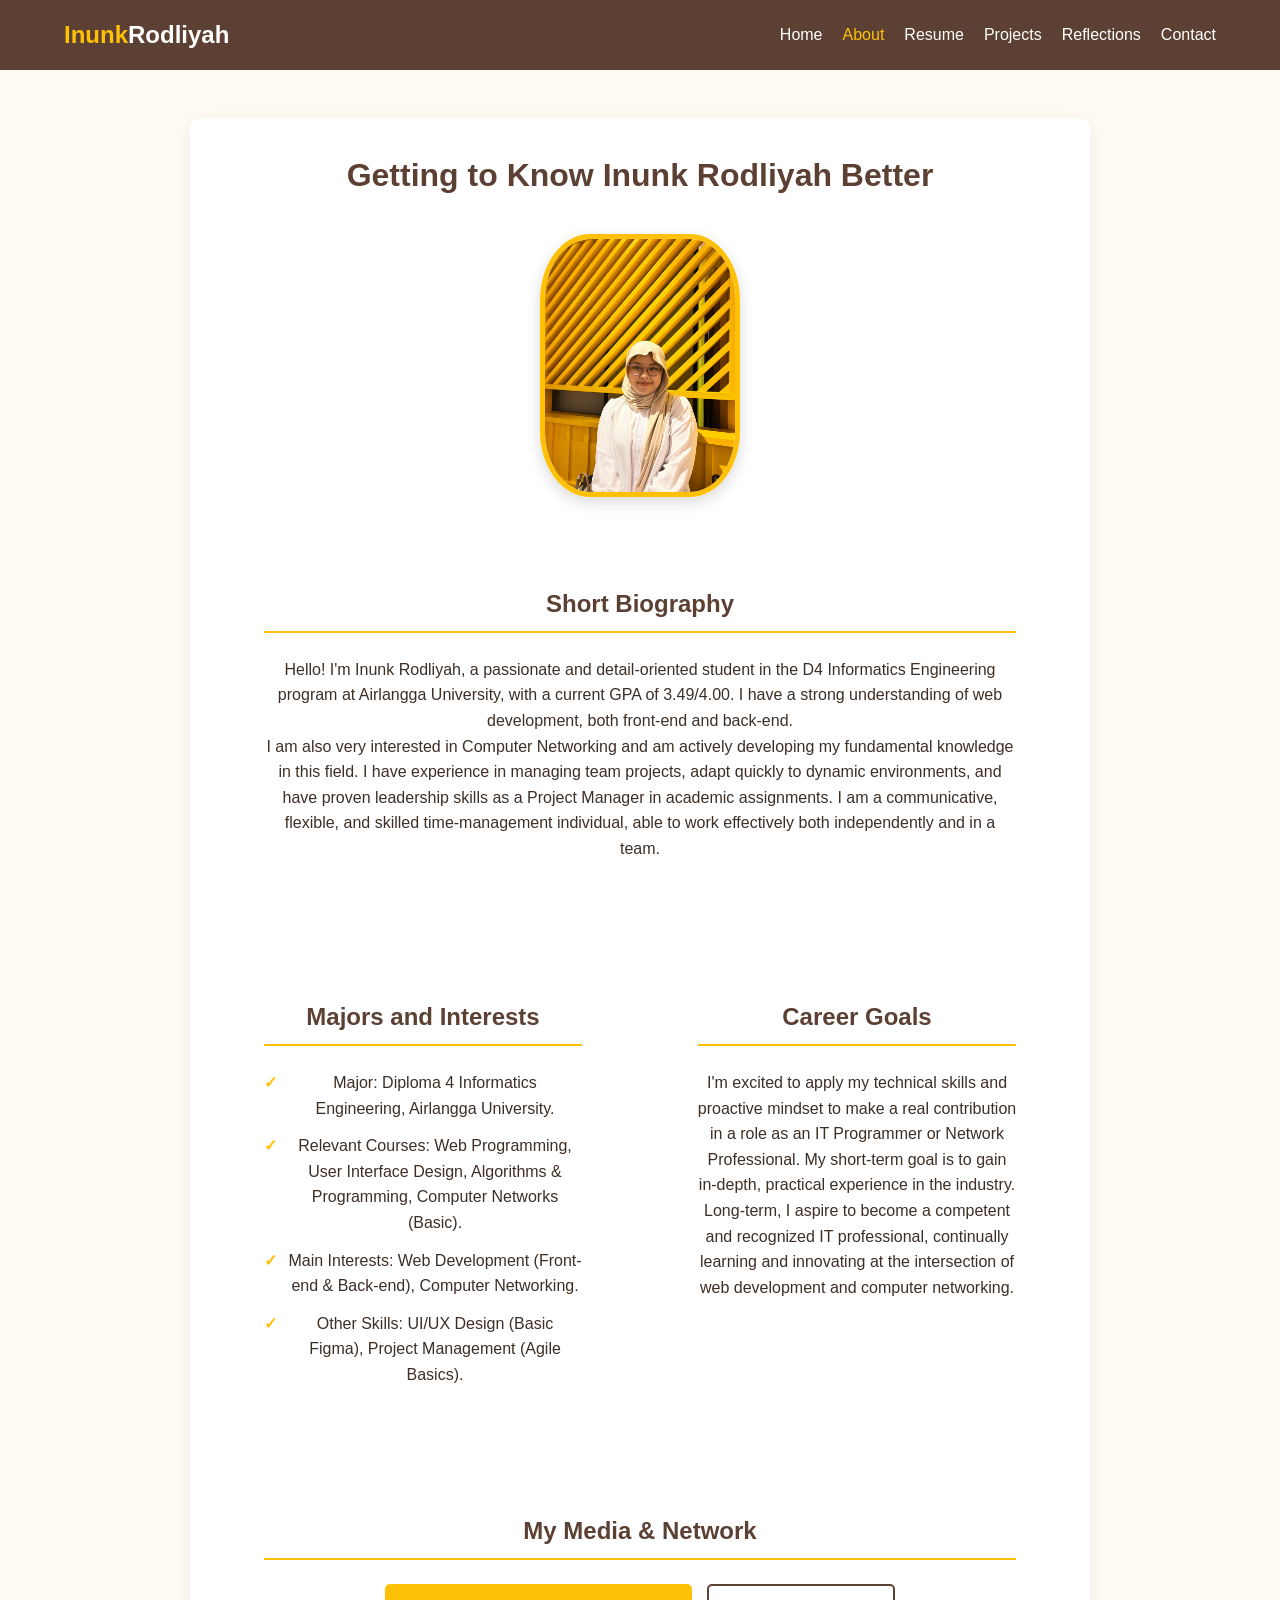
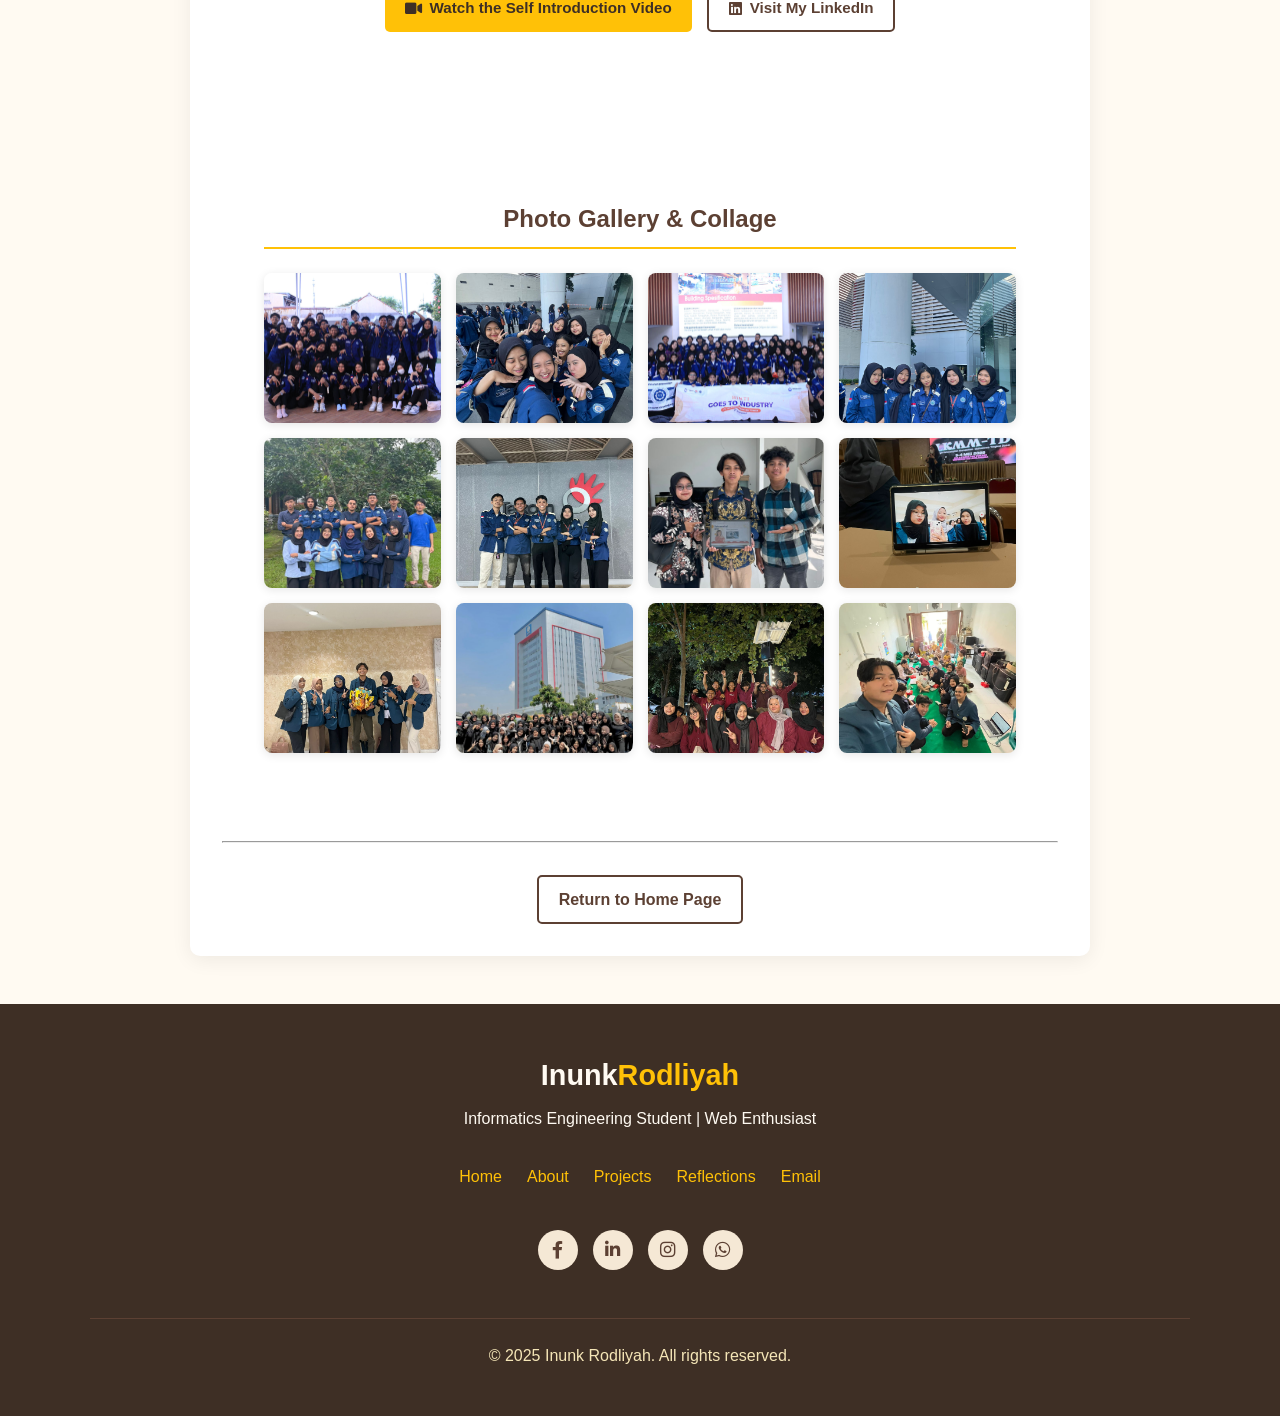
==== about.html @ 3d547b07 "First commit: Portofolio files" ====
<!DOCTYPE html>
<html lang="id">
<head>
    <meta charset="UTF-8">
    <meta name="viewport" content="width=device-width, initial-scale=1.0">
    <title>About Me - Inunk Rodliyah</title>
    <link rel="stylesheet" href="style.css">
    <link rel="stylesheet" href="https://cdnjs.cloudflare.com/ajax/libs/font-awesome/6.0.0-beta3/css/all.min.css">
</head>
<body>
    <header>
        <nav class="navbar">
            <div class="logo">Inunk<span>Rodliyah</span></div>
            <div class="menu-toggle" id="mobile-menu-about">
                <i class="fas fa-bars"></i>
            </div>
            <ul class="nav-links">
                <li><a href="index.html">Home</a></li>
                <li><a href="about.html" class="active">About</a></li>
                <li><a href="index.html#resume">Resume</a></li>
                <li><a href="index.html#projects">Projects</a></li>
                <li><a href="index.html#reflections">Reflections</a></li>
                <li><a href="index.html#contact">Contact</a></li>
            </ul>
        </nav>
    </header>

    <main class="about-page">
        <div class="content-wrapper">
            <h2>Getting to Know Inunk Rodliyah Better</h2>
            <div class="profile-image-container">
                <img src="assets/inunk.jpg" alt="Inunk Rodliyah Profile" class="about-profile-img">
            </div>
            <section id="biography" class="about-section">
                <h3>Short Biography</h3>
                <p class="bio-text">
                    Hello! I'm Inunk Rodliyah, a passionate and detail-oriented student in the D4 Informatics Engineering program at Airlangga University, with a current GPA of 3.49/4.00. I have a strong understanding of web development, both front-end and back-end.
                </p>
                <p class="bio-text">
                    I am also very interested in Computer Networking and am actively developing my fundamental knowledge in this field. I have experience in managing team projects, adapt quickly to dynamic environments, and have proven leadership skills as a Project Manager in academic assignments. I am a communicative, flexible, and skilled time-management individual, able to work effectively both independently and in a team.
                </p>
            </section>

            <div class="two-column-layout">
                <section id="majors-interests" class="about-section">
                    <h3>Majors and Interests</h3>
                    <ul>
                        <li>Major: Diploma 4 Informatics Engineering, Airlangga University.</li>
                        <li>Relevant Courses: Web Programming, User Interface Design, Algorithms & Programming, Computer Networks (Basic).</li>
                        <li>Main Interests: Web Development (Front-end & Back-end), Computer Networking.</li>
                        <li>Other Skills: UI/UX Design (Basic Figma), Project Management (Agile Basics).</li>
                    </ul>
                </section>

                <section id="goals" class="about-section">
                    <h3>Career Goals</h3>
                    <p class="goal-text">
                        I'm excited to apply my technical skills and proactive mindset to make a real contribution in a role as an IT Programmer or Network Professional. My short-term goal is to gain in-depth, practical experience in the industry. Long-term, I aspire to become a competent and recognized IT professional, continually learning and innovating at the intersection of web development and computer networking.
                    </p>
                </section>
            </div>
            
            <section id="media-links" class="about-section media-links-section">
                <h3>My Media & Network</h3>
                <div class="media-container">
                    <a href="https://vt.tiktok.com/ZSU6VQ7rX/" target="_blank" class="btn primary media-link-btn">
                        <i class="fas fa-video"></i> Watch the Self Introduction Video
                    </a>
                    <a href="http://www.linkedin.com/in/inunk-rodliyah" target="_blank" class="btn secondary media-link-btn">
                        <i class="fab fa-linkedin"></i> Visit My LinkedIn
                    </a>
                </div>
            </section>

            <section id="photos-collages" class="about-section">
                <h3>Photo Gallery & Collage</h3>
                
                <div class="photo-gallery">
                    <img src="assets/6.jpg" alt="Foto Kegiatan 1" class="gallery-img">
                    <img src="assets/8.jpg" alt="Foto Kolase" class="gallery-img">
                    <img src="assets/7.jpg" alt="Foto Profesional" class="gallery-img">
                    <img src="assets/9.jpg" alt="Foto Kegiatan 1" class="gallery-img">
                    <img src="assets/2.jpg" alt="Foto Kolase" class="gallery-img">
                    <img src="assets/12.jpg" alt="Foto Profesional" class="gallery-img">
                    <img src="assets/10.jpg" alt="Foto Kegiatan 1" class="gallery-img">
                    <img src="assets/3.jpg" alt="Foto Kolase" class="gallery-img">
                    <img src="assets/1.jpg" alt="Foto Profesional" class="gallery-img">
                    <img src="assets/5.jpg" alt="Foto Kolase" class="gallery-img">
                    <img src="assets/4.jpg" alt="Foto Profesional" class="gallery-img">
                    <img src="assets/11.jpg" alt="Foto Profesional" class="gallery-img">
                </div>
            </section>
            
            <hr>
            <div class="back-button-container">
                <a href="index.html" class="btn secondary">Return to Home Page</a>
            </div>
        </div>
    </main>

<footer id="footer"> <div class="footer-container">
      <div class="footer-logo">Inunk<span>Rodliyah</span></div>
      <p class="footer-tagline">Informatics Engineering Student | Web Enthusiast</p>
      
      <div class="footer-links">
        <a href="#home">Home</a>
        <a href="#about">About</a>
        <a href="#projects">Projects</a>
        <a href="#reflections">Reflections</a>
        <a href="mailto:iinunk.rodliyah.410767-2023@vokasi.unair.ac.id">Email</a>
      </div>

      <div class="social-icons">
        <a href="https://www.facebook.com/share/17Rb6YSzJQ/?mibextid=LQQJ4d" target="_blank" class="social-icon" aria-label="Facebook"><i class="fab fa-facebook-f"></i></a>
        <a href="http://www.linkedin.com/in/inunk-rodliyah" target="_blank" class="social-icon" aria-label="LinkedIn"><i class="fab fa-linkedin-in"></i></a>
        <a href="https://www.instagram.com/i.rodliyah_?igsh=MmtyemNuejZ1Ynpk&utm_source=qr" target="_blank" class="social-icon" aria-label="Instagram"><i class="fab fa-instagram"></i></a>
        <a href="https://wa.me/6287852020826" target="_blank" class="social-icon" aria-label="WhatsApp"><i class="fab fa-whatsapp"></i></a>
      </div>

      <div class="footer-bottom">
        <p>&copy; 2025 Inunk Rodliyah. All rights reserved.</p>
      </div>
    </div>
  </footer>
</body>
</html>
---- style.css ----
/* Reset */
* { margin: 0; padding: 0; box-sizing: border-box; }
body { font-family: Arial, sans-serif; background: #fffaf2; color: #3e2f25; line-height: 1.6; }

/* Navbar */
header { background: #5C4033; padding: 1rem 5%; position: sticky; top: 0; z-index: 1000; }
.navbar { display: flex; justify-content: space-between; align-items: center; max-width: 1200px; margin: 0 auto; }
.logo { font-size: 1.5rem; font-weight: bold; color: #FFC107; }
.logo span { color: #fff; }

/* Menu Tautan */
.nav-links { list-style: none; display: flex; gap: 20px; transition: all 0.3s ease; }
.nav-links a { text-decoration: none; color: #fff; transition: color 0.3s; padding: 5px 0; }
.nav-links a:hover, .nav-links a.active { color: #FFC107; }

/* Hamburger Icon (Tersembunyi di Desktop) */
.menu-toggle { display: none; font-size: 1.5rem; color: #fff; cursor: pointer; }

/* Hero Section */
.hero { 
    display: flex; 
    justify-content: space-between; 
    align-items: center; 
    padding: 4rem 10%; 
    max-width: 1200px; 
    margin: 0 auto;
}
.hero-text { max-width: 55%; }
.hero-text h3 { font-size: 1.2rem; color: #5C4033; }
.hero-text h1 { font-size: 2.5rem; color: #3e2f25; }
.hero-text h1 span { color: #FFC107; }
.hero-text h2 { font-size: 1.5rem; margin-bottom: 10px; color: #5C4033; }
.hero-text p { font-style: italic; margin-bottom: 20px; color: #5C4033; }
.buttons { display: flex; gap: 15px; }

/* Tombol */
.btn { padding: 10px 20px; border-radius: 5px; font-weight: bold; text-decoration: none; display: inline-block; text-align: center; }
.btn.primary { background: #FFC107; color: #3e2f25; }
.btn.primary:hover { background: #e0a800; }
.btn.secondary { border: 2px solid #5C4033; color: #5C4033; }
.btn.secondary:hover { background: #5C4033; color: #fff; }

.hero-img { max-width: 40%; }
.hero-img img { width: 100%; max-width: 300px; border-radius: 40%; background: #FFC107; padding: 10px; height: auto; object-fit: cover; }


/* Sections */
section { padding: 3rem 5%; text-align: center; max-width: 1200px; margin: 0 auto; }
h2 { font-size: 2rem; margin-bottom: 1rem; color: #5C4033; }

/* About Section on Homepage */
.about { padding: 3rem 0; }
.about-container {
  display: flex;
  align-items: stretch;
  background-color: #fff;
  box-shadow: 0 4px 15px rgba(0,0,0,0.05);
  margin: 0 5%; 
}
.about-image-column, .about-text-column {
  flex: 1;
  display: flex;
  flex-direction: column;
  justify-content: center;
}
.about-image-column {
  background-color: #5C4033;
  padding: 2rem;
  align-items: center;
}
.about-image-column img {
  width: 100%;
  max-width: 280px;
  background: #fff;
  padding: 1rem;
  border-radius: 12px;
}
.about-text-column {
  padding: 2rem;
  text-align: left;
}
.about-text-column h2 { text-align: left; }
.about-text-column p { margin-bottom: 1.5rem; color: #3e2f25; }

/* Projects */
.project-list { 
    display: grid; 
    grid-template-columns: repeat(auto-fit, minmax(280px, 1fr)); 
    gap: 20px; 
    margin-top: 20px; 
}
.project { 
    border: 1px solid #ccc; 
    padding: 1.5rem; 
    border-radius: 10px; 
    background: #fdf5e6; 
    transition: transform 0.3s; 
    text-align: left;
}
.project h3 { color: #5C4033; margin: 10px 0; }
.project p { font-size: 0.95rem; }
.project:hover { transform: translateY(-5px); box-shadow: 0 10px 20px rgba(0,0,0,0.1); }
.project img { width: 100%; height: 180px; object-fit: cover; border-radius: 8px; margin-bottom: 10px; }

/* Reflections */
.reflections { background: #fdf5e6; }
.reflections-intro { max-width: 800px; margin: 0 auto; text-align: justify; }

/* Footer */
footer { 
  background: #3e2f25; 
  color: #fffaf2; 
  text-align: center; 
  padding: 3rem 5%; 
}
.footer-container {
  max-width: 1100px;
  margin: 0 auto;
}
.footer-logo { font-size: 1.8rem; font-weight: bold; color: #fffaf2; margin-bottom: 0.5rem; }
.footer-logo span { color: #FFC107; }
.footer-tagline { margin-bottom: 2rem; color: #fffaf2; }
.footer-links {
  display: flex;
  justify-content: center;
  gap: 25px;
  margin-bottom: 2.5rem;
  flex-wrap: wrap;
}
.footer-links a {
  text-decoration: none;
  color: #FFC107;
  font-weight: 500;
  transition: color 0.3s;
}
.footer-links a:hover { color: #fff; }
.social-icons {
  display: flex;
  justify-content: center;
  gap: 15px;
  margin-bottom: 3rem;
}
.social-icon {
  display: inline-flex;
  justify-content: center;
  align-items: center;
  width: 40px;
  height: 40px;
  border-radius: 50%;
  background-color: #f5e8d5;
  color: #5C4033;
  font-size: 1.1rem;
  text-decoration: none;
  transition: background-color 0.3s, color 0.3s;
}
.social-icon:hover {
  background-color: #FFC107;
  color: #3e2f25;
}
.footer-bottom {
  border-top: 1px solid #5C4033;
  padding-top: 1.5rem;
  color: #f5e6b7;
}

/* ========================================= */
/* ===== GAYA BARU UNTUK HALAMAN ABOUT.HTML ===== */
/* ========================================= */

.about-page { padding: 3rem 5%; text-align: left; }
.about-page .content-wrapper {
  max-width: 900px;
  margin: 0 auto;
  background: #fff;
  padding: 2rem;
  border-radius: 10px;
  box-shadow: 0 4px 20px rgba(0,0,0,0.07);
}
.about-page h2 { text-align: center; margin-bottom: 2rem; }
.about-section { margin-bottom: 2.5rem; }
.about-section h3 {
  font-size: 1.5rem;
  color: #5C4033;
  border-bottom: 2px solid #FFC107;
  padding-bottom: 0.5rem;
  margin-bottom: 1.5rem;
}
.about-section ul { list-style: none; padding-left: 0; }
.about-section ul li { margin-bottom: 0.75rem; padding-left: 1.5rem; position: relative; }
.about-section ul li::before {
  content: '✓';
  position: absolute;
  left: 0;
  color: #FFC107;
  font-weight: bold;
}
.profile-image-container { text-align: center; margin: 1rem 0 2rem; }
.about-profile-img {
    max-width: 200px; 
    border-radius: 25%; 
    border: 5px solid #FFC107; 
    box-shadow: 0 5px 15px rgba(0, 0, 0, 0.15); 
    transition: transform 0.3s ease-in-out;
}
.about-profile-img:hover { transform: scale(1.05); }

.two-column-layout { display: flex; gap: 2rem; margin-bottom: 1rem; }
.two-column-layout .about-section { flex: 1; margin-bottom: 0; }

.media-container {
    display: flex;
    flex-wrap: wrap;
    gap: 15px;
    margin-bottom: 2rem;
    justify-content: center;
}
.media-link-btn {
    display: flex;
    align-items: center;
    gap: 8px;
    padding: 10px 20px;
    font-size: 0.95rem;
}

.photo-gallery {
    display: grid;
    grid-template-columns: repeat(auto-fit, minmax(150px, 1fr)); 
    gap: 15px;
    margin-top: 1.5rem;
}
.gallery-img {
    width: 100%;
    height: 150px;
    object-fit: cover;
    border-radius: 8px;
    box-shadow: 0 2px 10px rgba(0, 0, 0, 0.1);
    transition: transform 0.3s;
}
.gallery-img:hover { transform: translateY(-5px) scale(1.02); }
.back-button-container { text-align: center; margin-top: 2rem; }


/* ========================================= */
/* ===== MEDIA QUERIES UNTUK RESPONSIVENESS ===== */
/* ========================================= */

/* Tablet dan Mobile (Max 768px) */
@media (max-width: 768px) {
    /* Navbar */
    .menu-toggle { display: block; }
    .nav-links {
        position: absolute;
        top: 100%; 
        left: 0;
        right: 0;
        flex-direction: column;
        background: #4a342a; 
        width: 100%;
        text-align: center;
        padding: 0; /* Hapus padding agar kontrol di list item */
        border-top: 1px solid #6d5147;
        /* Default: Sembunyikan */
        max-height: 0;
        overflow: hidden;
        transition: max-height 0.3s ease-out;
    }
    /* PERBAIKAN: Max-height disesuaikan menjadi 500px agar lebih dari cukup */
    .nav-links.active {
        max-height: 500px; /* Nilai yang cukup besar untuk menampung semua link */
    }
    .nav-links li { 
        margin: 0; /* Hapus margin agar list item saling menempel */
        border-bottom: 1px solid rgba(255, 255, 255, 0.1); /* Tambah pemisah visual */
    }
    .nav-links li:last-child { border-bottom: none; }
    
    /* PERBAIKAN: Berikan padding yang cukup pada link itu sendiri */
    .nav-links a { 
        color: #fffaf2; 
        padding: 15px 0; /* Tambah padding vertikal untuk area klik yang lebih besar */
        display: block; 
    }
    .nav-links a:hover, .nav-links a.active { color: #FFC107; background: #5C4033; }
    
    /* Hero */
    .hero {
        flex-direction: column-reverse;
        text-align: center;
        padding: 3rem 5%;
    }
    .hero-text, .hero-img {
        max-width: 100%;
    }
    .hero-img { margin-bottom: 2rem; }
    .hero-img img { max-width: 250px; }
    .buttons { justify-content: center; flex-wrap: wrap; }
    .buttons a { flex: 1 1 auto; margin: 5px 0; }
    
    /* About Homepage */
    .about-container {
        flex-direction: column;
    }
    .about-image-column {
        padding: 2rem 1rem;
    }
    .about-text-column {
        padding: 2rem 1.5rem;
        text-align: center;
    }
    .about-text-column h2 { text-align: center; }

    /* Projects */
    .project-list {
        grid-template-columns: 1fr; 
    }

    /* About Page */
    .about-page .content-wrapper { padding: 1.5rem; }
    .two-column-layout {
        flex-direction: column;
        gap: 2rem;
    }
    .media-container {
        flex-direction: column;
        align-items: stretch;
    }
    .media-link-btn {
        justify-content: center;
    }
    .photo-gallery {
        grid-template-columns: repeat(auto-fit, minmax(100px, 1fr)); 
    }
    .gallery-img { height: 120px; }

    /* Footer */
    .footer-links { flex-direction: column; gap: 10px; }
}

/* Ukuran Desktop Kecil (Max 992px) */
@media (max-width: 992px) {
    .hero { padding: 3rem 5%; }
    .hero-text h1 { font-size: 2rem; }
    .hero-text h2 { font-size: 1.3rem; }
    .about-image-column img { max-width: 200px; }
    .project-list { grid-template-columns: repeat(auto-fit, minmax(200px, 1fr)); }
}
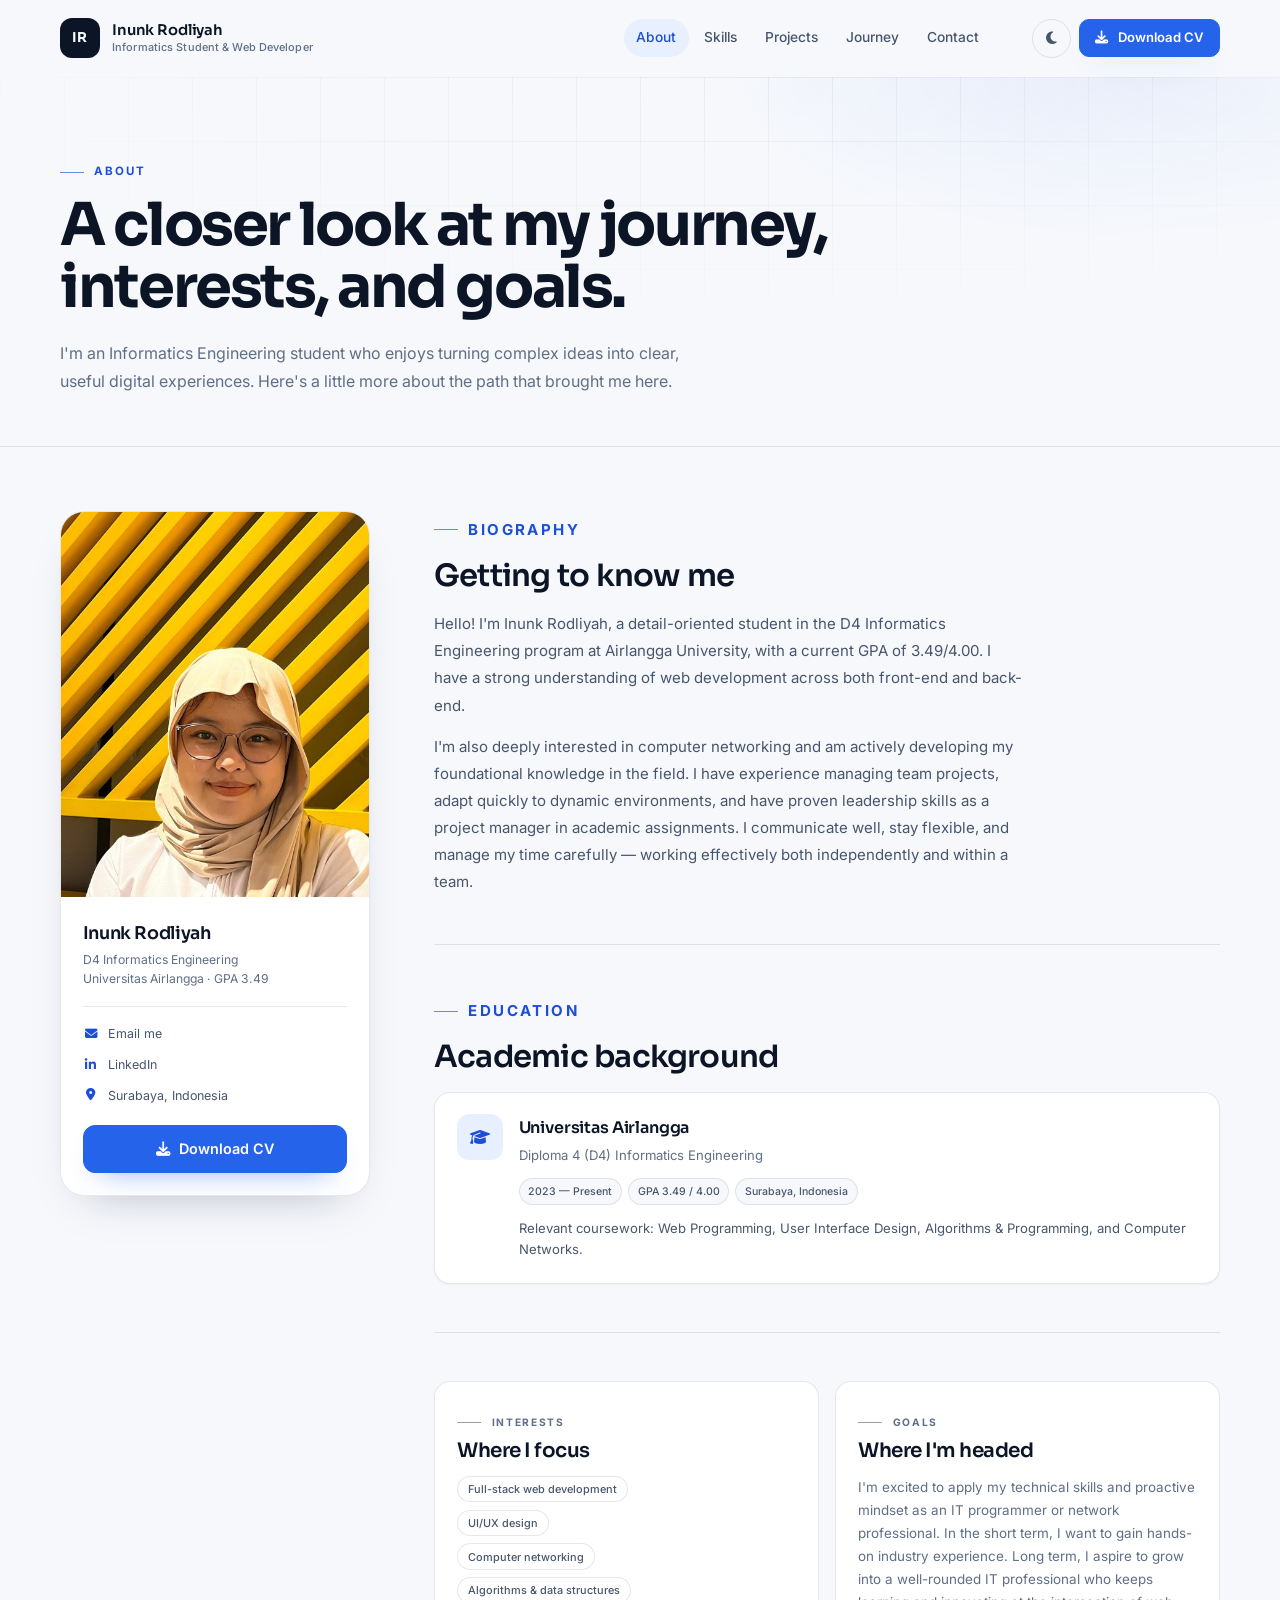
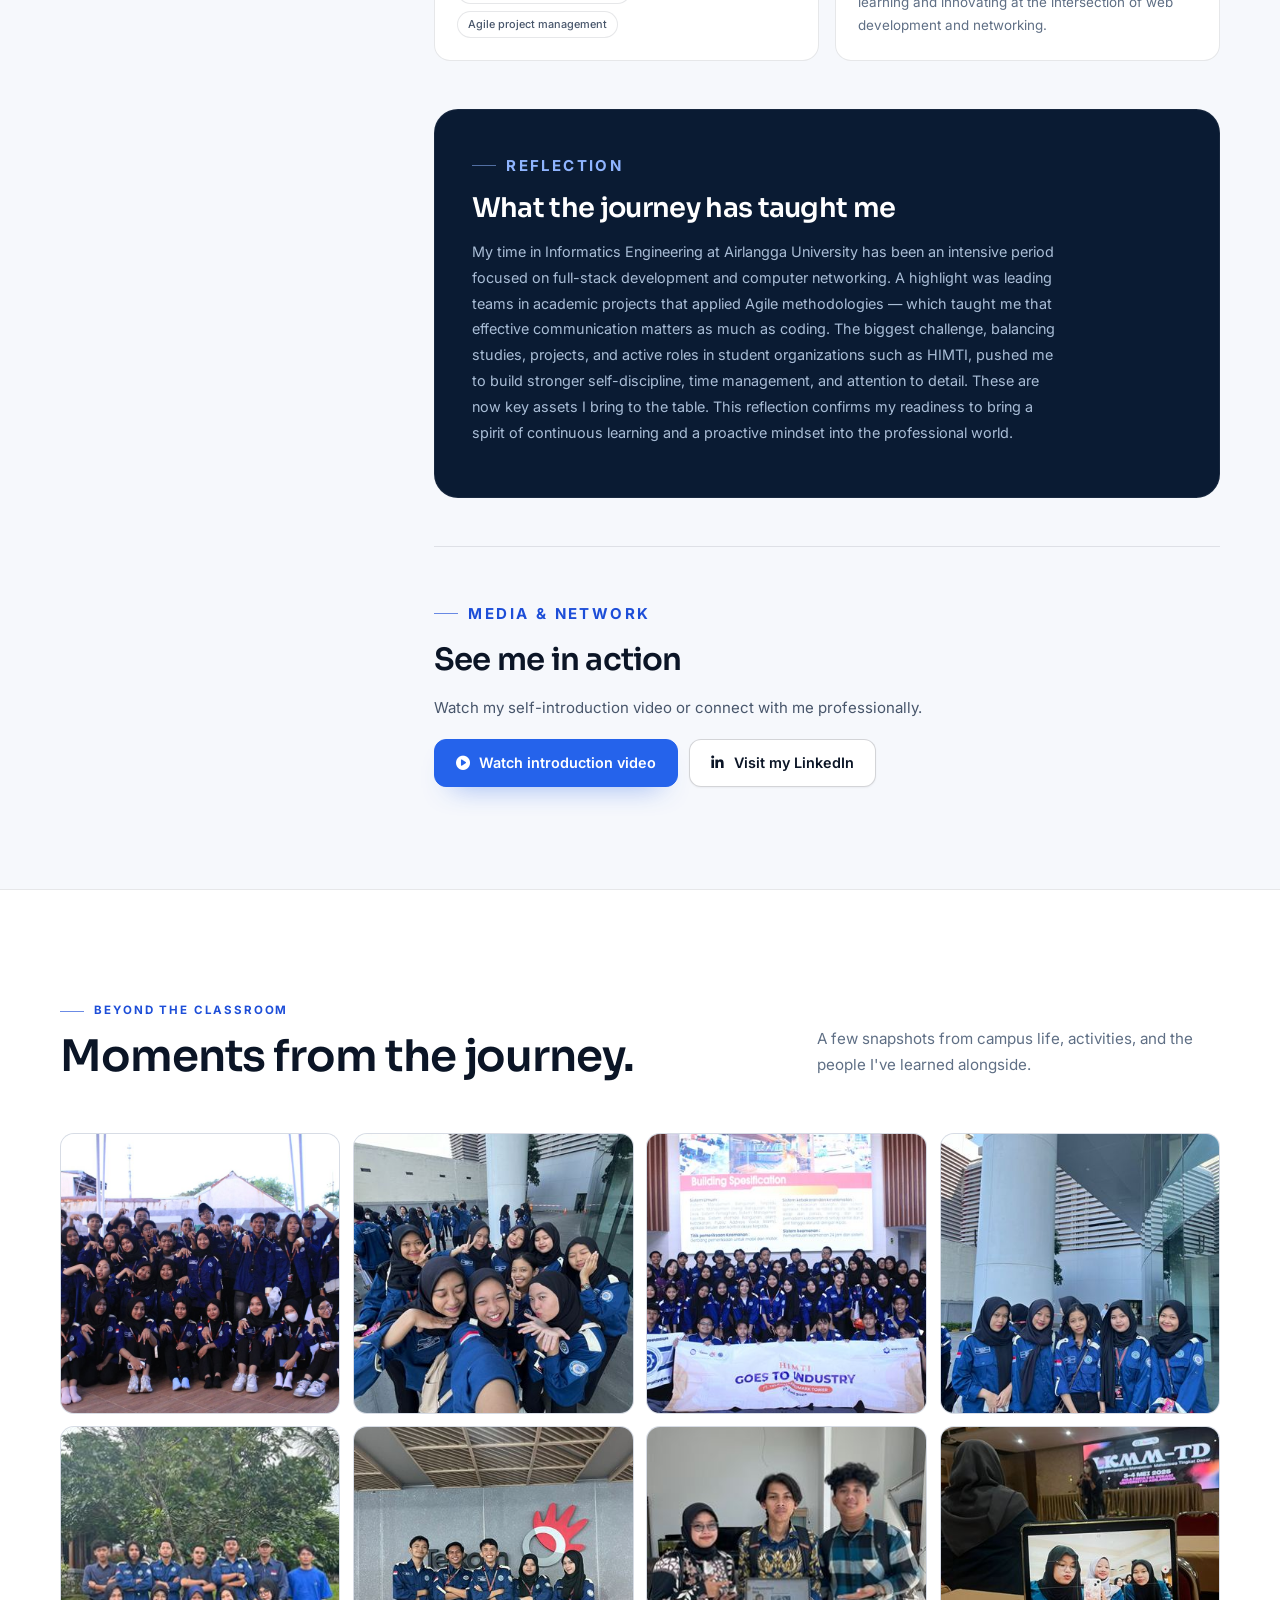
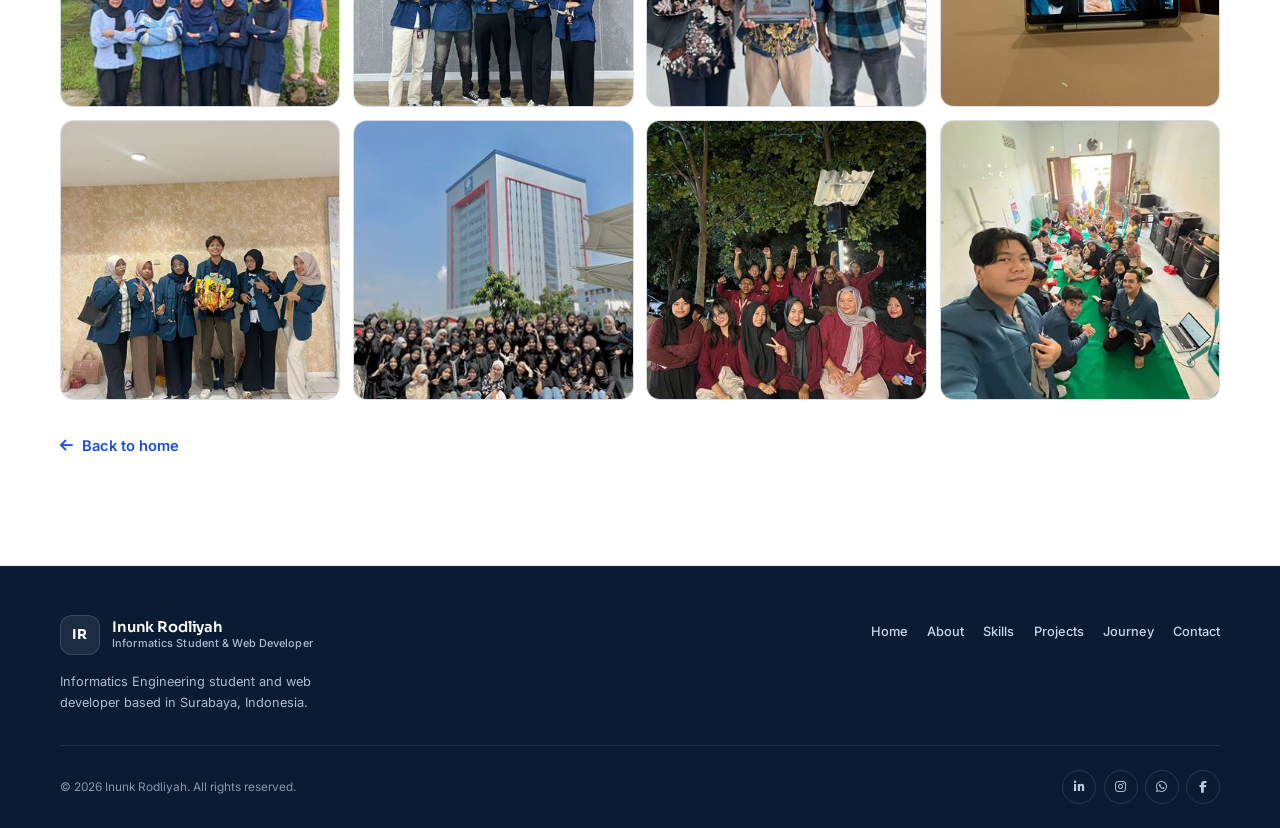
==== commit 06e67975: "Add portfolio content" ====
--- a/about.html
+++ b/about.html
@@ -1,126 +1,356 @@
 <!DOCTYPE html>
-<html lang="id">
+<html lang="en">
 <head>
-    <meta charset="UTF-8">
-    <meta name="viewport" content="width=device-width, initial-scale=1.0">
-    <title>About Me - Inunk Rodliyah</title>
-    <link rel="stylesheet" href="style.css">
-    <link rel="stylesheet" href="https://cdnjs.cloudflare.com/ajax/libs/font-awesome/6.0.0-beta3/css/all.min.css">
+  <meta charset="UTF-8">
+  <meta name="viewport" content="width=device-width, initial-scale=1.0">
+  <title>About — Inunk Rodliyah</title>
+  <meta name="description" content="A closer look at Inunk Rodliyah's background, education, interests, and career goals in informatics engineering, web development, and networking.">
+  <meta name="author" content="Inunk Rodliyah">
+  <meta name="theme-color" content="#f6f8fc">
+  <meta property="og:title" content="About — Inunk Rodliyah">
+  <meta property="og:description" content="Background, education, interests, and goals of Inunk Rodliyah — Informatics Engineering student and web developer.">
+  <meta property="og:type" content="profile">
+  <meta property="og:image" content="assets/optimized/inunk-hero.jpg">
+  <link rel="icon" href="data:image/svg+xml,%3Csvg%20xmlns='http://www.w3.org/2000/svg'%20viewBox='0%200%2064%2064'%3E%3Crect%20width='64'%20height='64'%20rx='16'%20fill='%230b1526'/%3E%3Ctext%20x='32'%20y='43'%20font-family='Arial,sans-serif'%20font-size='25'%20font-weight='700'%20fill='%236b9bff'%20text-anchor='middle'%3EIR%3C/text%3E%3C/svg%3E">
+  <link rel="preconnect" href="https://fonts.googleapis.com">
+  <link rel="preconnect" href="https://fonts.gstatic.com" crossorigin>
+  <link href="https://fonts.googleapis.com/css2?family=Inter:wght@400;500;600;700&family=Sora:wght@500;600;700&display=swap" rel="stylesheet">
+  <link rel="stylesheet" href="https://cdnjs.cloudflare.com/ajax/libs/font-awesome/6.5.2/css/all.min.css">
+  <link rel="stylesheet" href="style.css">
+  <script>
+    document.documentElement.classList.add('js');
+    (function () {
+      try {
+        var saved = localStorage.getItem('inunk-theme');
+        var prefersDark = window.matchMedia('(prefers-color-scheme: dark)').matches;
+        document.documentElement.dataset.theme = saved || (prefersDark ? 'dark' : 'light');
+      } catch (error) {
+        document.documentElement.dataset.theme = 'light';
+      }
+    })();
+  </script>
 </head>
 <body>
-    <header>
-        <nav class="navbar">
-            <div class="logo">Inunk<span>Rodliyah</span></div>
-            <div class="menu-toggle" id="mobile-menu-about">
-                <i class="fas fa-bars"></i>
+  <a class="skip-link" href="#main-content">Skip to content</a>
+
+  <header class="site-header" id="site-header">
+    <div class="container header-inner">
+      <a href="index.html" class="brand" aria-label="Inunk Rodliyah — home">
+        <span class="brand-mark" aria-hidden="true">IR</span>
+        <span class="brand-text">
+          <strong>Inunk Rodliyah</strong>
+          <span>Informatics Student &amp; Web Developer</span>
+        </span>
+      </a>
+
+      <nav class="primary-nav" aria-label="Primary navigation">
+        <ul class="nav-list">
+          <li><a class="nav-link is-active" href="about.html" aria-current="page">About</a></li>
+          <li><a class="nav-link" href="index.html#skills">Skills</a></li>
+          <li><a class="nav-link" href="index.html#projects">Projects</a></li>
+          <li><a class="nav-link" href="index.html#journey">Journey</a></li>
+          <li><a class="nav-link" href="index.html#contact">Contact</a></li>
+        </ul>
+      </nav>
+
+      <div class="header-actions">
+        <button class="icon-btn theme-toggle" id="theme-toggle" type="button" aria-label="Switch to dark theme">
+          <i class="fa-solid fa-moon theme-icon theme-icon-moon" aria-hidden="true"></i>
+          <i class="fa-solid fa-sun theme-icon theme-icon-sun" aria-hidden="true"></i>
+        </button>
+        <a class="btn btn-primary btn-sm header-cv" href="assets/Inunk_Rodliyah_CV.pdf" download>
+          <i class="fa-solid fa-download" aria-hidden="true"></i>
+          <span>Download CV</span>
+        </a>
+        <button class="icon-btn nav-toggle" id="nav-toggle" type="button" aria-label="Open menu" aria-expanded="false" aria-controls="mobile-nav">
+          <span class="nav-toggle-bars" aria-hidden="true"></span>
+        </button>
+      </div>
+    </div>
+
+    <div class="mobile-nav" id="mobile-nav">
+      <nav aria-label="Mobile navigation">
+        <a class="mobile-nav-link is-active" href="about.html" aria-current="page">About</a>
+        <a class="mobile-nav-link" href="index.html#skills">Skills</a>
+        <a class="mobile-nav-link" href="index.html#projects">Projects</a>
+        <a class="mobile-nav-link" href="index.html#journey">Journey</a>
+        <a class="mobile-nav-link" href="index.html#contact">Contact</a>
+      </nav>
+      <div class="mobile-nav-footer">
+        <a class="btn btn-primary" href="assets/Inunk_Rodliyah_CV.pdf" download>
+          <i class="fa-solid fa-download" aria-hidden="true"></i>
+          Download CV
+        </a>
+        <div class="mobile-socials" role="group" aria-label="Social links">
+          <a href="http://www.linkedin.com/in/inunk-rodliyah" target="_blank" rel="noopener" aria-label="LinkedIn"><i class="fa-brands fa-linkedin-in" aria-hidden="true"></i></a>
+          <a href="https://www.instagram.com/i.rodliyah_" target="_blank" rel="noopener" aria-label="Instagram"><i class="fa-brands fa-instagram" aria-hidden="true"></i></a>
+          <a href="https://wa.me/6287852020826" target="_blank" rel="noopener" aria-label="WhatsApp"><i class="fa-brands fa-whatsapp" aria-hidden="true"></i></a>
+        </div>
+      </div>
+    </div>
+  </header>
+
+  <main id="main-content">
+    <section class="page-hero">
+      <div class="container">
+        <p class="eyebrow">About</p>
+        <h1>A closer look at my journey, interests, and goals.</h1>
+        <p class="page-lead">
+          I'm an Informatics Engineering student who enjoys turning complex ideas into clear,
+          useful digital experiences. Here's a little more about the path that brought me here.
+        </p>
+      </div>
+    </section>
+
+    <div class="section section--profile">
+      <div class="container profile-grid">
+        <aside class="profile-card reveal">
+          <img src="assets/optimized/inunk-about.jpg" srcset="assets/optimized/inunk-about-sm.jpg 500w, assets/optimized/inunk-about.jpg 1000w" sizes="(max-width: 940px) 420px, 310px" width="1000" height="1250" alt="Close portrait of Inunk Rodliyah wearing glasses and a beige hijab" loading="lazy" decoding="async">
+          <div class="profile-meta">
+            <strong>Inunk Rodliyah</strong>
+            <span>D4 Informatics Engineering</span>
+            <span>Universitas Airlangga · GPA 3.49</span>
+            <ul class="profile-links">
+              <li><i class="fa-solid fa-envelope" aria-hidden="true"></i><a href="mailto:iinunk.rodliyah.410767-2023@vokasi.unair.ac.id">Email me</a></li>
+              <li><i class="fa-brands fa-linkedin-in" aria-hidden="true"></i><a href="http://www.linkedin.com/in/inunk-rodliyah" target="_blank" rel="noopener">LinkedIn</a></li>
+              <li><i class="fa-solid fa-location-dot" aria-hidden="true"></i><span>Surabaya, Indonesia</span></li>
+            </ul>
+            <a class="btn btn-primary btn-full" href="assets/Inunk_Rodliyah_CV.pdf" download>
+              <i class="fa-solid fa-download" aria-hidden="true"></i>
+              Download CV
+            </a>
+          </div>
+        </aside>
+
+        <div class="profile-content">
+          <section class="reveal">
+            <p class="eyebrow">Biography</p>
+            <h2>Getting to know me</h2>
+            <p>
+              Hello! I'm Inunk Rodliyah, a detail-oriented student in the D4 Informatics Engineering
+              program at Airlangga University, with a current GPA of 3.49/4.00. I have a strong
+              understanding of web development across both front-end and back-end.
+            </p>
+            <p>
+              I'm also deeply interested in computer networking and am actively developing my
+              foundational knowledge in the field. I have experience managing team projects, adapt
+              quickly to dynamic environments, and have proven leadership skills as a project manager
+              in academic assignments. I communicate well, stay flexible, and manage my time carefully —
+              working effectively both independently and within a team.
+            </p>
+          </section>
+
+          <section class="reveal">
+            <p class="eyebrow">Education</p>
+            <h2>Academic background</h2>
+            <div class="info-card">
+              <span class="info-icon" aria-hidden="true"><i class="fa-solid fa-graduation-cap"></i></span>
+              <div>
+                <strong>Universitas Airlangga</strong>
+                <p class="info-role">Diploma 4 (D4) Informatics Engineering</p>
+                <div class="meta-chips">
+                  <span>2023 — Present</span>
+                  <span>GPA 3.49 / 4.00</span>
+                  <span>Surabaya, Indonesia</span>
+                </div>
+                <p class="info-note">
+                  Relevant coursework: Web Programming, User Interface Design, Algorithms &amp;
+                  Programming, and Computer Networks.
+                </p>
+              </div>
             </div>
-            <ul class="nav-links">
-                <li><a href="index.html">Home</a></li>
-                <li><a href="about.html" class="active">About</a></li>
-                <li><a href="index.html#resume">Resume</a></li>
-                <li><a href="index.html#projects">Projects</a></li>
-                <li><a href="index.html#reflections">Reflections</a></li>
-                <li><a href="index.html#contact">Contact</a></li>
-            </ul>
+          </section>
+
+          <div class="split-grid">
+            <section class="mini-card reveal">
+              <p class="eyebrow">Interests</p>
+              <h2>Where I focus</h2>
+              <ul class="tag-list tag-list--stack">
+                <li>Full-stack web development</li>
+                <li>UI/UX design</li>
+                <li>Computer networking</li>
+                <li>Algorithms &amp; data structures</li>
+                <li>Agile project management</li>
+              </ul>
+            </section>
+
+            <section class="mini-card reveal">
+              <p class="eyebrow">Goals</p>
+              <h2>Where I'm headed</h2>
+              <p>
+                I'm excited to apply my technical skills and proactive mindset as an IT programmer or
+                network professional. In the short term, I want to gain hands-on industry experience.
+                Long term, I aspire to grow into a well-rounded IT professional who keeps learning and
+                innovating at the intersection of web development and networking.
+              </p>
+            </section>
+          </div>
+
+          <section class="reflection-card reveal">
+            <p class="eyebrow eyebrow--light">Reflection</p>
+            <h2>What the journey has taught me</h2>
+            <p>
+              My time in Informatics Engineering at Airlangga University has been an intensive period
+              focused on full-stack development and computer networking. A highlight was leading teams
+              in academic projects that applied Agile methodologies — which taught me that effective
+              communication matters as much as coding. The biggest challenge, balancing studies,
+              projects, and active roles in student organizations such as HIMTI, pushed me to build
+              stronger self-discipline, time management, and attention to detail. These are now key
+              assets I bring to the table. This reflection confirms my readiness to bring a spirit of
+              continuous learning and a proactive mindset into the professional world.
+            </p>
+          </section>
+
+          <section class="reveal">
+            <p class="eyebrow">Media &amp; network</p>
+            <h2>See me in action</h2>
+            <p>Watch my self-introduction video or connect with me professionally.</p>
+            <div class="media-actions">
+              <a href="https://vt.tiktok.com/ZSU6VQ7rX/" target="_blank" rel="noopener" class="btn btn-primary">
+                <i class="fa-solid fa-circle-play" aria-hidden="true"></i>
+                Watch introduction video
+              </a>
+              <a href="http://www.linkedin.com/in/inunk-rodliyah" target="_blank" rel="noopener" class="btn btn-ghost">
+                <i class="fa-brands fa-linkedin-in" aria-hidden="true"></i>
+                Visit my LinkedIn
+              </a>
+            </div>
+          </section>
+        </div>
+      </div>
+    </div>
+
+    <section class="section section--surface">
+      <div class="container">
+        <div class="section-head">
+          <div>
+            <p class="eyebrow">Beyond the classroom</p>
+            <h2>Moments from the journey.</h2>
+          </div>
+          <p class="section-lead">
+            A few snapshots from campus life, activities, and the people I've learned alongside.
+          </p>
+        </div>
+
+        <div class="gallery-grid">
+          <button class="gallery-item reveal" type="button" data-full="assets/optimized/gallery-6.jpg" aria-label="View photo 1 in a larger view">
+            <img src="assets/optimized/gallery-6-sm.jpg" srcset="assets/optimized/gallery-6-sm.jpg 500w, assets/optimized/gallery-6.jpg 1000w" sizes="(max-width: 640px) 45vw, (max-width: 780px) 30vw, 275px" alt="Moment from Inunk's university journey" loading="lazy" decoding="async">
+            <span class="gallery-overlay" aria-hidden="true"><i class="fa-solid fa-magnifying-glass-plus"></i></span>
+          </button>
+          <button class="gallery-item reveal" type="button" data-full="assets/optimized/gallery-8.jpg" aria-label="View photo 2 in a larger view">
+            <img src="assets/optimized/gallery-8-sm.jpg" srcset="assets/optimized/gallery-8-sm.jpg 500w, assets/optimized/gallery-8.jpg 1000w" sizes="(max-width: 640px) 45vw, (max-width: 780px) 30vw, 275px" alt="Moment from Inunk's university journey" loading="lazy" decoding="async">
+            <span class="gallery-overlay" aria-hidden="true"><i class="fa-solid fa-magnifying-glass-plus"></i></span>
+          </button>
+          <button class="gallery-item reveal" type="button" data-full="assets/optimized/gallery-7.jpg" aria-label="View photo 3 in a larger view">
+            <img src="assets/optimized/gallery-7-sm.jpg" srcset="assets/optimized/gallery-7-sm.jpg 500w, assets/optimized/gallery-7.jpg 1000w" sizes="(max-width: 640px) 45vw, (max-width: 780px) 30vw, 275px" alt="Moment from Inunk's university journey" loading="lazy" decoding="async">
+            <span class="gallery-overlay" aria-hidden="true"><i class="fa-solid fa-magnifying-glass-plus"></i></span>
+          </button>
+          <button class="gallery-item reveal" type="button" data-full="assets/optimized/gallery-9.jpg" aria-label="View photo 4 in a larger view">
+            <img src="assets/optimized/gallery-9-sm.jpg" srcset="assets/optimized/gallery-9-sm.jpg 500w, assets/optimized/gallery-9.jpg 1000w" sizes="(max-width: 640px) 45vw, (max-width: 780px) 30vw, 275px" alt="Moment from Inunk's university journey" loading="lazy" decoding="async">
+            <span class="gallery-overlay" aria-hidden="true"><i class="fa-solid fa-magnifying-glass-plus"></i></span>
+          </button>
+          <button class="gallery-item reveal" type="button" data-full="assets/optimized/gallery-2.jpg" aria-label="View photo 5 in a larger view">
+            <img src="assets/optimized/gallery-2-sm.jpg" srcset="assets/optimized/gallery-2-sm.jpg 500w, assets/optimized/gallery-2.jpg 1000w" sizes="(max-width: 640px) 45vw, (max-width: 780px) 30vw, 275px" alt="Moment from Inunk's university journey" loading="lazy" decoding="async">
+            <span class="gallery-overlay" aria-hidden="true"><i class="fa-solid fa-magnifying-glass-plus"></i></span>
+          </button>
+          <button class="gallery-item reveal" type="button" data-full="assets/optimized/gallery-12.jpg" aria-label="View photo 6 in a larger view">
+            <img src="assets/optimized/gallery-12-sm.jpg" srcset="assets/optimized/gallery-12-sm.jpg 500w, assets/optimized/gallery-12.jpg 1000w" sizes="(max-width: 640px) 45vw, (max-width: 780px) 30vw, 275px" alt="Moment from Inunk's university journey" loading="lazy" decoding="async">
+            <span class="gallery-overlay" aria-hidden="true"><i class="fa-solid fa-magnifying-glass-plus"></i></span>
+          </button>
+          <button class="gallery-item reveal" type="button" data-full="assets/optimized/gallery-10.jpg" aria-label="View photo 7 in a larger view">
+            <img src="assets/optimized/gallery-10-sm.jpg" srcset="assets/optimized/gallery-10-sm.jpg 500w, assets/optimized/gallery-10.jpg 1000w" sizes="(max-width: 640px) 45vw, (max-width: 780px) 30vw, 275px" alt="Moment from Inunk's university journey" loading="lazy" decoding="async">
+            <span class="gallery-overlay" aria-hidden="true"><i class="fa-solid fa-magnifying-glass-plus"></i></span>
+          </button>
+          <button class="gallery-item reveal" type="button" data-full="assets/optimized/gallery-3.jpg" aria-label="View photo 8 in a larger view">
+            <img src="assets/optimized/gallery-3-sm.jpg" srcset="assets/optimized/gallery-3-sm.jpg 500w, assets/optimized/gallery-3.jpg 1000w" sizes="(max-width: 640px) 45vw, (max-width: 780px) 30vw, 275px" alt="Moment from Inunk's university journey" loading="lazy" decoding="async">
+            <span class="gallery-overlay" aria-hidden="true"><i class="fa-solid fa-magnifying-glass-plus"></i></span>
+          </button>
+          <button class="gallery-item reveal" type="button" data-full="assets/optimized/gallery-1.jpg" aria-label="View photo 9 in a larger view">
+            <img src="assets/optimized/gallery-1-sm.jpg" srcset="assets/optimized/gallery-1-sm.jpg 500w, assets/optimized/gallery-1.jpg 1000w" sizes="(max-width: 640px) 45vw, (max-width: 780px) 30vw, 275px" alt="Moment from Inunk's university journey" loading="lazy" decoding="async">
+            <span class="gallery-overlay" aria-hidden="true"><i class="fa-solid fa-magnifying-glass-plus"></i></span>
+          </button>
+          <button class="gallery-item reveal" type="button" data-full="assets/optimized/gallery-5.jpg" aria-label="View photo 10 in a larger view">
+            <img src="assets/optimized/gallery-5-sm.jpg" srcset="assets/optimized/gallery-5-sm.jpg 500w, assets/optimized/gallery-5.jpg 1000w" sizes="(max-width: 640px) 45vw, (max-width: 780px) 30vw, 275px" alt="Moment from Inunk's university journey" loading="lazy" decoding="async">
+            <span class="gallery-overlay" aria-hidden="true"><i class="fa-solid fa-magnifying-glass-plus"></i></span>
+          </button>
+          <button class="gallery-item reveal" type="button" data-full="assets/optimized/gallery-4.jpg" aria-label="View photo 11 in a larger view">
+            <img src="assets/optimized/gallery-4-sm.jpg" srcset="assets/optimized/gallery-4-sm.jpg 500w, assets/optimized/gallery-4.jpg 1000w" sizes="(max-width: 640px) 45vw, (max-width: 780px) 30vw, 275px" alt="Moment from Inunk's university journey" loading="lazy" decoding="async">
+            <span class="gallery-overlay" aria-hidden="true"><i class="fa-solid fa-magnifying-glass-plus"></i></span>
+          </button>
+          <button class="gallery-item reveal" type="button" data-full="assets/optimized/gallery-11.jpg" aria-label="View photo 12 in a larger view">
+            <img src="assets/optimized/gallery-11-sm.jpg" srcset="assets/optimized/gallery-11-sm.jpg 500w, assets/optimized/gallery-11.jpg 1000w" sizes="(max-width: 640px) 45vw, (max-width: 780px) 30vw, 275px" alt="Moment from Inunk's university journey" loading="lazy" decoding="async">
+            <span class="gallery-overlay" aria-hidden="true"><i class="fa-solid fa-magnifying-glass-plus"></i></span>
+          </button>
+        </div>
+
+        <div class="back-home">
+          <a href="index.html" class="text-link">
+            <i class="fa-solid fa-arrow-left" aria-hidden="true"></i>
+            Back to home
+          </a>
+        </div>
+      </div>
+    </section>
+  </main>
+
+  <footer class="site-footer">
+    <div class="container">
+      <div class="footer-top">
+        <div class="footer-brand">
+          <a href="index.html" class="brand brand--footer" aria-label="Inunk Rodliyah — home">
+            <span class="brand-mark" aria-hidden="true">IR</span>
+            <span class="brand-text">
+              <strong>Inunk Rodliyah</strong>
+              <span>Informatics Student &amp; Web Developer</span>
+            </span>
+          </a>
+          <p>Informatics Engineering student and web developer based in Surabaya, Indonesia.</p>
+        </div>
+
+        <nav class="footer-nav" aria-label="Footer navigation">
+          <a href="index.html">Home</a>
+          <a href="about.html" aria-current="page">About</a>
+          <a href="index.html#skills">Skills</a>
+          <a href="index.html#projects">Projects</a>
+          <a href="index.html#journey">Journey</a>
+          <a href="index.html#contact">Contact</a>
         </nav>
-    </header>
-
-    <main class="about-page">
-        <div class="content-wrapper">
-            <h2>Getting to Know Inunk Rodliyah Better</h2>
-            <div class="profile-image-container">
-                <img src="assets/inunk.jpg" alt="Inunk Rodliyah Profile" class="about-profile-img">
-            </div>
-            <section id="biography" class="about-section">
-                <h3>Short Biography</h3>
-                <p class="bio-text">
-                    Hello! I'm Inunk Rodliyah, a passionate and detail-oriented student in the D4 Informatics Engineering program at Airlangga University, with a current GPA of 3.49/4.00. I have a strong understanding of web development, both front-end and back-end.
-                </p>
-                <p class="bio-text">
-                    I am also very interested in Computer Networking and am actively developing my fundamental knowledge in this field. I have experience in managing team projects, adapt quickly to dynamic environments, and have proven leadership skills as a Project Manager in academic assignments. I am a communicative, flexible, and skilled time-management individual, able to work effectively both independently and in a team.
-                </p>
-            </section>
-
-            <div class="two-column-layout">
-                <section id="majors-interests" class="about-section">
-                    <h3>Majors and Interests</h3>
-                    <ul>
-                        <li>Major: Diploma 4 Informatics Engineering, Airlangga University.</li>
-                        <li>Relevant Courses: Web Programming, User Interface Design, Algorithms & Programming, Computer Networks (Basic).</li>
-                        <li>Main Interests: Web Development (Front-end & Back-end), Computer Networking.</li>
-                        <li>Other Skills: UI/UX Design (Basic Figma), Project Management (Agile Basics).</li>
-                    </ul>
-                </section>
-
-                <section id="goals" class="about-section">
-                    <h3>Career Goals</h3>
-                    <p class="goal-text">
-                        I'm excited to apply my technical skills and proactive mindset to make a real contribution in a role as an IT Programmer or Network Professional. My short-term goal is to gain in-depth, practical experience in the industry. Long-term, I aspire to become a competent and recognized IT professional, continually learning and innovating at the intersection of web development and computer networking.
-                    </p>
-                </section>
-            </div>
-            
-            <section id="media-links" class="about-section media-links-section">
-                <h3>My Media & Network</h3>
-                <div class="media-container">
-                    <a href="https://vt.tiktok.com/ZSU6VQ7rX/" target="_blank" class="btn primary media-link-btn">
-                        <i class="fas fa-video"></i> Watch the Self Introduction Video
-                    </a>
-                    <a href="http://www.linkedin.com/in/inunk-rodliyah" target="_blank" class="btn secondary media-link-btn">
-                        <i class="fab fa-linkedin"></i> Visit My LinkedIn
-                    </a>
-                </div>
-            </section>
-
-            <section id="photos-collages" class="about-section">
-                <h3>Photo Gallery & Collage</h3>
-                
-                <div class="photo-gallery">
-                    <img src="assets/6.jpg" alt="Foto Kegiatan 1" class="gallery-img">
-                    <img src="assets/8.jpg" alt="Foto Kolase" class="gallery-img">
-                    <img src="assets/7.jpg" alt="Foto Profesional" class="gallery-img">
-                    <img src="assets/9.jpg" alt="Foto Kegiatan 1" class="gallery-img">
-                    <img src="assets/2.jpg" alt="Foto Kolase" class="gallery-img">
-                    <img src="assets/12.jpg" alt="Foto Profesional" class="gallery-img">
-                    <img src="assets/10.jpg" alt="Foto Kegiatan 1" class="gallery-img">
-                    <img src="assets/3.jpg" alt="Foto Kolase" class="gallery-img">
-                    <img src="assets/1.jpg" alt="Foto Profesional" class="gallery-img">
-                    <img src="assets/5.jpg" alt="Foto Kolase" class="gallery-img">
-                    <img src="assets/4.jpg" alt="Foto Profesional" class="gallery-img">
-                    <img src="assets/11.jpg" alt="Foto Profesional" class="gallery-img">
-                </div>
-            </section>
-            
-            <hr>
-            <div class="back-button-container">
-                <a href="index.html" class="btn secondary">Return to Home Page</a>
-            </div>
-        </div>
-    </main>
-
-<footer id="footer"> <div class="footer-container">
-      <div class="footer-logo">Inunk<span>Rodliyah</span></div>
-      <p class="footer-tagline">Informatics Engineering Student | Web Enthusiast</p>
-      
-      <div class="footer-links">
-        <a href="#home">Home</a>
-        <a href="#about">About</a>
-        <a href="#projects">Projects</a>
-        <a href="#reflections">Reflections</a>
-        <a href="mailto:iinunk.rodliyah.410767-2023@vokasi.unair.ac.id">Email</a>
-      </div>
-
-      <div class="social-icons">
-        <a href="https://www.facebook.com/share/17Rb6YSzJQ/?mibextid=LQQJ4d" target="_blank" class="social-icon" aria-label="Facebook"><i class="fab fa-facebook-f"></i></a>
-        <a href="http://www.linkedin.com/in/inunk-rodliyah" target="_blank" class="social-icon" aria-label="LinkedIn"><i class="fab fa-linkedin-in"></i></a>
-        <a href="https://www.instagram.com/i.rodliyah_?igsh=MmtyemNuejZ1Ynpk&utm_source=qr" target="_blank" class="social-icon" aria-label="Instagram"><i class="fab fa-instagram"></i></a>
-        <a href="https://wa.me/6287852020826" target="_blank" class="social-icon" aria-label="WhatsApp"><i class="fab fa-whatsapp"></i></a>
       </div>
 
       <div class="footer-bottom">
-        <p>&copy; 2025 Inunk Rodliyah. All rights reserved.</p>
+        <p>&copy; <span data-year>2026</span> Inunk Rodliyah. All rights reserved.</p>
+        <div class="footer-socials" role="group" aria-label="Social links">
+          <a href="http://www.linkedin.com/in/inunk-rodliyah" target="_blank" rel="noopener" aria-label="LinkedIn"><i class="fa-brands fa-linkedin-in" aria-hidden="true"></i></a>
+          <a href="https://www.instagram.com/i.rodliyah_" target="_blank" rel="noopener" aria-label="Instagram"><i class="fa-brands fa-instagram" aria-hidden="true"></i></a>
+          <a href="https://wa.me/6287852020826" target="_blank" rel="noopener" aria-label="WhatsApp"><i class="fa-brands fa-whatsapp" aria-hidden="true"></i></a>
+          <a href="https://www.facebook.com/share/17Rb6YSzJQ/" target="_blank" rel="noopener" aria-label="Facebook"><i class="fa-brands fa-facebook-f" aria-hidden="true"></i></a>
+        </div>
       </div>
     </div>
   </footer>
+
+  <button class="back-to-top" id="back-to-top" type="button" aria-label="Back to top">
+    <i class="fa-solid fa-arrow-up" aria-hidden="true"></i>
+  </button>
+
+  <dialog class="lightbox" id="lightbox" aria-label="Photo viewer">
+    <div class="lightbox-inner">
+      <button class="lightbox-close" type="button" aria-label="Close photo viewer">
+        <i class="fa-solid fa-xmark" aria-hidden="true"></i>
+      </button>
+      <img id="lightbox-img" src="assets/optimized/gallery-6.jpg" alt="">
+      <div class="lightbox-bar">
+        <button class="lightbox-nav" type="button" data-lightbox-prev aria-label="Previous photo">
+          <i class="fa-solid fa-chevron-left" aria-hidden="true"></i>
+        </button>
+        <span id="lightbox-counter">1 / 12</span>
+        <button class="lightbox-nav" type="button" data-lightbox-next aria-label="Next photo">
+          <i class="fa-solid fa-chevron-right" aria-hidden="true"></i>
+        </button>
+      </div>
+    </div>
+  </dialog>
+
+  <script src="script.js"></script>
 </body>
-</html>+</html>
--- a/style.css
+++ b/style.css
@@ -1,346 +1,2653 @@
-/* Reset */
-* { margin: 0; padding: 0; box-sizing: border-box; }
-body { font-family: Arial, sans-serif; background: #fffaf2; color: #3e2f25; line-height: 1.6; }
-
-/* Navbar */
-header { background: #5C4033; padding: 1rem 5%; position: sticky; top: 0; z-index: 1000; }
-.navbar { display: flex; justify-content: space-between; align-items: center; max-width: 1200px; margin: 0 auto; }
-.logo { font-size: 1.5rem; font-weight: bold; color: #FFC107; }
-.logo span { color: #fff; }
-
-/* Menu Tautan */
-.nav-links { list-style: none; display: flex; gap: 20px; transition: all 0.3s ease; }
-.nav-links a { text-decoration: none; color: #fff; transition: color 0.3s; padding: 5px 0; }
-.nav-links a:hover, .nav-links a.active { color: #FFC107; }
-
-/* Hamburger Icon (Tersembunyi di Desktop) */
-.menu-toggle { display: none; font-size: 1.5rem; color: #fff; cursor: pointer; }
-
-/* Hero Section */
-.hero { 
-    display: flex; 
-    justify-content: space-between; 
-    align-items: center; 
-    padding: 4rem 10%; 
-    max-width: 1200px; 
-    margin: 0 auto;
-}
-.hero-text { max-width: 55%; }
-.hero-text h3 { font-size: 1.2rem; color: #5C4033; }
-.hero-text h1 { font-size: 2.5rem; color: #3e2f25; }
-.hero-text h1 span { color: #FFC107; }
-.hero-text h2 { font-size: 1.5rem; margin-bottom: 10px; color: #5C4033; }
-.hero-text p { font-style: italic; margin-bottom: 20px; color: #5C4033; }
-.buttons { display: flex; gap: 15px; }
-
-/* Tombol */
-.btn { padding: 10px 20px; border-radius: 5px; font-weight: bold; text-decoration: none; display: inline-block; text-align: center; }
-.btn.primary { background: #FFC107; color: #3e2f25; }
-.btn.primary:hover { background: #e0a800; }
-.btn.secondary { border: 2px solid #5C4033; color: #5C4033; }
-.btn.secondary:hover { background: #5C4033; color: #fff; }
-
-.hero-img { max-width: 40%; }
-.hero-img img { width: 100%; max-width: 300px; border-radius: 40%; background: #FFC107; padding: 10px; height: auto; object-fit: cover; }
-
-
-/* Sections */
-section { padding: 3rem 5%; text-align: center; max-width: 1200px; margin: 0 auto; }
-h2 { font-size: 2rem; margin-bottom: 1rem; color: #5C4033; }
-
-/* About Section on Homepage */
-.about { padding: 3rem 0; }
-.about-container {
-  display: flex;
-  align-items: stretch;
-  background-color: #fff;
-  box-shadow: 0 4px 15px rgba(0,0,0,0.05);
-  margin: 0 5%; 
-}
-.about-image-column, .about-text-column {
+/* ==========================================================================
+   Inunk Rodliyah — Portfolio
+   A clean, editorial design system with light and dark themes.
+   ========================================================================== */
+
+/* ---------- Design tokens ---------- */
+:root {
+  color-scheme: light;
+
+  --font-display: "Sora", ui-sans-serif, system-ui, -apple-system, "Segoe UI", sans-serif;
+  --font-body: "Inter", ui-sans-serif, system-ui, -apple-system, "Segoe UI", sans-serif;
+
+  --bg: #f6f8fc;
+  --surface: #ffffff;
+  --surface-2: #eef3fa;
+  --ink: #0b1526;
+  --text: #48566b;
+  --muted: #5f6f85;
+  --line: rgba(11, 21, 38, 0.1);
+  --line-strong: rgba(11, 21, 38, 0.18);
+  --grid-line: rgba(11, 21, 38, 0.055);
+
+  --accent: #2563eb;
+  --accent-strong: #1d4ed8;
+  --accent-soft: #e8efff;
+  --accent-ink: #1d4ed8;
+  --accent-contrast: #ffffff;
+  --teal: #0d9488;
+
+  --navy: #0a1b33;
+  --navy-2: #0e2138;
+  --on-navy: #eef5ff;
+  --on-navy-muted: #a9bdd6;
+
+  --header-bg: rgba(246, 248, 252, 0.84);
+
+  --shadow-sm: 0 1px 2px rgba(11, 21, 38, 0.05);
+  --shadow-md: 0 20px 45px -28px rgba(11, 21, 38, 0.35);
+  --shadow-lg: 0 35px 85px -40px rgba(11, 21, 38, 0.45);
+
+  --radius-sm: 10px;
+  --radius-md: 16px;
+  --radius-lg: 24px;
+  --radius-xl: 32px;
+
+  --container: 1160px;
+  --header-h: 76px;
+  --ease: cubic-bezier(0.22, 0.72, 0.2, 1);
+}
+
+html[data-theme="dark"] {
+  color-scheme: dark;
+
+  --bg: #060d18;
+  --surface: #0b1626;
+  --surface-2: #0f1d31;
+  --ink: #f2f6fc;
+  --text: #b3c1d4;
+  --muted: #8496ad;
+  --line: rgba(148, 163, 184, 0.15);
+  --line-strong: rgba(148, 163, 184, 0.26);
+  --grid-line: rgba(148, 163, 184, 0.08);
+
+  --accent: #6b9bff;
+  --accent-strong: #8cb2ff;
+  --accent-soft: rgba(107, 155, 255, 0.13);
+  --accent-ink: #a9c4ff;
+  --accent-contrast: #061020;
+  --teal: #2dd4bf;
+
+  --navy: #08111f;
+  --navy-2: #0d1a2c;
+  --on-navy: #eef5ff;
+  --on-navy-muted: #9db1cb;
+
+  --header-bg: rgba(6, 13, 24, 0.84);
+
+  --shadow-sm: 0 1px 2px rgba(0, 0, 0, 0.35);
+  --shadow-md: 0 22px 50px -30px rgba(0, 0, 0, 0.7);
+  --shadow-lg: 0 40px 90px -40px rgba(0, 0, 0, 0.8);
+}
+
+/* ---------- Reset & base ---------- */
+*,
+*::before,
+*::after {
+  box-sizing: border-box;
+}
+
+html {
+  scroll-behavior: smooth;
+  scroll-padding-top: calc(var(--header-h) + 24px);
+  -webkit-text-size-adjust: 100%;
+}
+
+body {
+  margin: 0;
+  background: var(--bg);
+  color: var(--text);
+  font-family: var(--font-body);
+  font-size: 1rem;
+  line-height: 1.7;
+  -webkit-font-smoothing: antialiased;
+  -moz-osx-font-smoothing: grayscale;
+  text-rendering: optimizeLegibility;
+  overflow-x: hidden;
+}
+
+body.nav-open,
+body.lightbox-open {
+  overflow: hidden;
+}
+
+img {
+  display: block;
+  max-width: 100%;
+}
+
+a {
+  color: inherit;
+  text-decoration: none;
+}
+
+button {
+  font: inherit;
+  color: inherit;
+}
+
+h1,
+h2,
+h3,
+h4,
+p,
+ul,
+ol,
+dl,
+dd,
+blockquote {
+  margin: 0;
+}
+
+h1,
+h2,
+h3,
+h4 {
+  color: var(--ink);
+  font-family: var(--font-display);
+  font-weight: 600;
+  line-height: 1.15;
+  letter-spacing: -0.025em;
+}
+
+h1 {
+  font-size: clamp(2.55rem, 4.8vw, 3.8rem);
+  font-weight: 700;
+  line-height: 1.06;
+  letter-spacing: -0.04em;
+}
+
+h2 {
+  font-size: clamp(2rem, 3.4vw, 2.85rem);
+  line-height: 1.14;
+}
+
+h3 {
+  font-size: 1.08rem;
+  line-height: 1.35;
+}
+
+p {
+  color: var(--text);
+}
+
+strong {
+  color: var(--ink);
+}
+
+::selection {
+  background: var(--accent);
+  color: var(--accent-contrast);
+}
+
+:focus-visible {
+  outline: 2px solid var(--accent);
+  outline-offset: 3px;
+  border-radius: 4px;
+}
+
+/* ---------- Utilities ---------- */
+.container {
+  width: min(100% - 40px, var(--container));
+  margin-inline: auto;
+}
+
+.sr-only {
+  position: absolute;
+  width: 1px;
+  height: 1px;
+  padding: 0;
+  margin: -1px;
+  overflow: hidden;
+  clip: rect(0, 0, 0, 0);
+  white-space: nowrap;
+  border: 0;
+}
+
+.skip-link {
+  position: fixed;
+  top: 12px;
+  left: 12px;
+  z-index: 1000;
+  padding: 0.7rem 1rem;
+  border-radius: 8px;
+  background: var(--ink);
+  color: var(--bg);
+  font-size: 0.85rem;
+  font-weight: 600;
+  transform: translateY(-160%);
+  transition: transform 0.2s var(--ease);
+}
+
+.skip-link:focus {
+  transform: translateY(0);
+}
+
+.eyebrow {
+  display: inline-flex;
+  align-items: center;
+  gap: 0.65rem;
+  margin-bottom: 0.9rem;
+  color: var(--accent-ink);
+  font-size: 0.72rem;
+  font-weight: 700;
+  letter-spacing: 0.16em;
+  line-height: 1.2;
+  text-transform: uppercase;
+}
+
+.eyebrow::before {
+  content: "";
+  width: 24px;
+  height: 1px;
+  flex: 0 0 auto;
+  background: currentColor;
+  opacity: 0.65;
+}
+
+.eyebrow--light {
+  color: #8fb4ff;
+}
+
+.eyebrow--light::before {
+  opacity: 0.55;
+}
+
+.text-accent {
+  color: var(--accent-ink);
+  white-space: nowrap;
+}
+
+.text-link {
+  display: inline-flex;
+  align-items: center;
+  gap: 0.55rem;
+  padding-bottom: 0.15rem;
+  border-bottom: 1px solid transparent;
+  color: var(--accent-ink);
+  font-size: 0.92rem;
+  font-weight: 600;
+  transition: gap 0.25s var(--ease), border-color 0.25s ease, color 0.25s ease;
+}
+
+.text-link:hover {
+  gap: 0.85rem;
+  border-bottom-color: var(--accent);
+  color: var(--accent-strong);
+}
+
+/* ---------- Buttons ---------- */
+.btn {
+  display: inline-flex;
+  align-items: center;
+  justify-content: center;
+  gap: 0.6rem;
+  padding: 0.85rem 1.3rem;
+  border: 1px solid transparent;
+  border-radius: 12px;
+  font-size: 0.9rem;
+  font-weight: 600;
+  line-height: 1.3;
+  text-align: center;
+  white-space: nowrap;
+  cursor: pointer;
+  transition: transform 0.25s var(--ease), background-color 0.25s ease,
+    border-color 0.25s ease, color 0.25s ease, box-shadow 0.25s ease;
+}
+
+.btn:hover {
+  transform: translateY(-2px);
+}
+
+.btn:active {
+  transform: translateY(0);
+}
+
+.btn-sm {
+  padding: 0.58rem 0.95rem;
+  border-radius: 10px;
+  font-size: 0.82rem;
+}
+
+.btn-primary {
+  background: var(--accent);
+  border-color: var(--accent);
+  color: var(--accent-contrast);
+  box-shadow: 0 14px 28px -18px rgba(37, 99, 235, 0.8);
+}
+
+.btn-primary:hover {
+  background: var(--accent-strong);
+  border-color: var(--accent-strong);
+}
+
+.btn-ghost {
+  background: var(--surface);
+  border-color: var(--line-strong);
+  color: var(--ink);
+  box-shadow: var(--shadow-sm);
+}
+
+.btn-ghost:hover {
+  border-color: var(--accent);
+  color: var(--accent-ink);
+}
+
+.btn-light {
+  background: #ffffff;
+  border-color: #ffffff;
+  color: #0b1526;
+}
+
+.btn-light:hover {
+  background: #eaf1ff;
+  border-color: #eaf1ff;
+}
+
+.btn-outline-light {
+  background: rgba(255, 255, 255, 0.04);
+  border-color: rgba(255, 255, 255, 0.24);
+  color: var(--on-navy);
+}
+
+.btn-outline-light:hover {
+  background: rgba(255, 255, 255, 0.1);
+  border-color: rgba(255, 255, 255, 0.4);
+}
+
+.btn-full {
+  width: 100%;
+}
+
+.icon-btn {
+  display: inline-flex;
+  align-items: center;
+  justify-content: center;
+  width: 39px;
+  height: 39px;
+  flex: 0 0 auto;
+  border: 1px solid var(--line);
+  border-radius: 50%;
+  background: transparent;
+  color: var(--text);
+  font-size: 0.9rem;
+  cursor: pointer;
+  transition: color 0.2s ease, border-color 0.2s ease, background-color 0.2s ease;
+}
+
+.icon-btn:hover {
+  border-color: var(--line-strong);
+  background: var(--surface-2);
+  color: var(--ink);
+}
+
+/* ---------- Header ---------- */
+.site-header {
+  position: sticky;
+  top: 0;
+  z-index: 100;
+  background: var(--header-bg);
+  border-bottom: 1px solid transparent;
+  backdrop-filter: blur(18px);
+  -webkit-backdrop-filter: blur(18px);
+  transition: border-color 0.3s ease, box-shadow 0.3s ease;
+}
+
+.site-header.is-scrolled {
+  border-bottom-color: var(--line);
+  box-shadow: 0 14px 35px -30px rgba(11, 21, 38, 0.4);
+}
+
+.header-inner {
+  display: flex;
+  align-items: center;
+  justify-content: space-between;
+  gap: 1.5rem;
+  min-height: var(--header-h);
+}
+
+.brand {
+  display: inline-flex;
+  align-items: center;
+  gap: 0.75rem;
+  flex: 0 0 auto;
+}
+
+.brand-mark {
+  display: grid;
+  place-items: center;
+  width: 40px;
+  height: 40px;
+  flex: 0 0 auto;
+  border-radius: 12px;
+  background: var(--ink);
+  color: var(--bg);
+  font-family: var(--font-display);
+  font-size: 0.85rem;
+  font-weight: 700;
+  letter-spacing: 0.02em;
+}
+
+.brand-text {
+  display: grid;
+  gap: 0.05rem;
+  line-height: 1.2;
+}
+
+.brand-text strong {
+  color: var(--ink);
+  font-family: var(--font-display);
+  font-size: 0.92rem;
+  font-weight: 600;
+  letter-spacing: -0.01em;
+}
+
+.brand-text span {
+  color: var(--muted);
+  font-size: 0.68rem;
+  font-weight: 500;
+  letter-spacing: 0.01em;
+}
+
+.primary-nav {
+  margin-left: auto;
+}
+
+.nav-list {
+  display: flex;
+  align-items: center;
+  gap: 0.15rem;
+  padding: 0;
+  list-style: none;
+}
+
+.nav-link {
+  display: inline-flex;
+  align-items: center;
+  padding: 0.48rem 0.8rem;
+  border-radius: 999px;
+  color: var(--text);
+  font-size: 0.86rem;
+  font-weight: 500;
+  transition: color 0.2s ease, background-color 0.2s ease;
+}
+
+.nav-link:hover {
+  color: var(--ink);
+  background: var(--surface-2);
+}
+
+.nav-link.is-active {
+  background: var(--accent-soft);
+  color: var(--accent-ink);
+}
+
+.header-actions {
+  display: flex;
+  align-items: center;
+  gap: 0.5rem;
+  margin-left: 1rem;
+}
+
+.theme-icon-sun {
+  display: none;
+}
+
+html[data-theme="dark"] .theme-icon-moon {
+  display: none;
+}
+
+html[data-theme="dark"] .theme-icon-sun {
+  display: inline-block;
+}
+
+.nav-toggle {
+  display: none;
+}
+
+.nav-toggle-bars,
+.nav-toggle-bars::before,
+.nav-toggle-bars::after {
+  display: block;
+  width: 17px;
+  height: 1.5px;
+  border-radius: 2px;
+  background: var(--ink);
+  transition: transform 0.25s var(--ease), background-color 0.25s ease;
+}
+
+.nav-toggle-bars {
+  position: relative;
+}
+
+.nav-toggle-bars::before,
+.nav-toggle-bars::after {
+  content: "";
+  position: absolute;
+  left: 0;
+}
+
+.nav-toggle-bars::before {
+  top: -5px;
+}
+
+.nav-toggle-bars::after {
+  top: 5px;
+}
+
+.nav-toggle[aria-expanded="true"] .nav-toggle-bars {
+  background: transparent;
+}
+
+.nav-toggle[aria-expanded="true"] .nav-toggle-bars::before {
+  transform: translateY(5px) rotate(45deg);
+}
+
+.nav-toggle[aria-expanded="true"] .nav-toggle-bars::after {
+  transform: translateY(-5px) rotate(-45deg);
+}
+
+.mobile-nav {
+  display: none;
+}
+
+/* ---------- Hero ---------- */
+.hero {
+  position: relative;
+  overflow: hidden;
+  padding-block: clamp(3.5rem, 6.5vw, 6rem);
+}
+
+.hero::before {
+  content: "";
+  position: absolute;
+  inset: 0;
+  background:
+    radial-gradient(ellipse 55% 55% at 86% 10%, rgba(37, 99, 235, 0.11), transparent 65%),
+    radial-gradient(ellipse 45% 45% at 8% 90%, rgba(13, 148, 136, 0.07), transparent 70%);
+  pointer-events: none;
+}
+
+.hero::after {
+  content: "";
+  position: absolute;
+  inset: 0;
+  background-image:
+    linear-gradient(to right, var(--grid-line) 1px, transparent 1px),
+    linear-gradient(to bottom, var(--grid-line) 1px, transparent 1px);
+  background-size: 64px 64px;
+  -webkit-mask-image: radial-gradient(ellipse 80% 85% at 50% 0%, #000 0%, transparent 72%);
+  mask-image: radial-gradient(ellipse 80% 85% at 50% 0%, #000 0%, transparent 72%);
+  pointer-events: none;
+}
+
+.hero-grid {
+  position: relative;
+  z-index: 1;
+  display: grid;
+  grid-template-columns: minmax(0, 1.14fr) minmax(0, 0.86fr);
+  align-items: center;
+  gap: clamp(2rem, 4vw, 4rem);
+}
+
+.hero-copy {
+  animation: rise 0.85s var(--ease) both;
+}
+
+.status-pill {
+  display: inline-flex;
+  align-items: center;
+  gap: 0.6rem;
+  padding: 0.42rem 0.8rem;
+  border: 1px solid var(--line);
+  border-radius: 999px;
+  background: var(--surface);
+  box-shadow: var(--shadow-sm);
+  color: var(--text);
+  font-size: 0.75rem;
+  font-weight: 500;
+  line-height: 1.4;
+}
+
+.status-dot {
+  position: relative;
+  display: inline-block;
+  width: 7px;
+  height: 7px;
+  flex: 0 0 auto;
+  border-radius: 50%;
+  background: #16a34a;
+}
+
+.status-dot::after {
+  content: "";
+  position: absolute;
+  inset: -3px;
+  border-radius: 50%;
+  border: 1px solid rgba(22, 163, 74, 0.45);
+  animation: pulse 2.4s ease-out infinite;
+}
+
+.hero h1 {
+  max-width: none;
+  margin-top: 1.4rem;
+}
+
+.hero-lead {
+  max-width: 52ch;
+  margin-top: 1.5rem;
+  color: var(--text);
+  font-size: clamp(1rem, 1.2vw, 1.08rem);
+  line-height: 1.75;
+}
+
+.hero-lead strong {
+  font-weight: 600;
+}
+
+.hero-actions {
+  display: flex;
+  flex-wrap: wrap;
+  gap: 0.75rem;
+  margin-top: 2rem;
+}
+
+.hero-facts {
+  display: flex;
+  flex-wrap: wrap;
+  gap: 1.6rem 2.5rem;
+  margin-top: 2.4rem;
+  padding-top: 1.5rem;
+  border-top: 1px solid var(--line);
+}
+
+.hero-facts dt {
+  margin-bottom: 0.2rem;
+  color: var(--muted);
+  font-size: 0.67rem;
+  font-weight: 600;
+  letter-spacing: 0.14em;
+  text-transform: uppercase;
+}
+
+.hero-facts dd {
+  color: var(--ink);
+  font-family: var(--font-display);
+  font-size: 0.92rem;
+  font-weight: 600;
+  letter-spacing: -0.01em;
+}
+
+.hero-visual {
+  position: relative;
+  display: flex;
+  justify-content: center;
+  animation: rise 0.95s 0.12s var(--ease) both;
+}
+
+.portrait-wrap {
+  position: relative;
+  width: min(100%, 440px);
+}
+
+.portrait-wrap::before {
+  content: "";
+  position: absolute;
+  inset: 20px -18px -18px 20px;
+  z-index: 0;
+  border: 1px solid var(--line);
+  border-radius: var(--radius-lg);
+  background: linear-gradient(135deg, var(--accent-soft), transparent 70%);
+}
+
+.portrait-wrap::after {
+  content: "";
+  position: absolute;
+  top: -22px;
+  right: -14px;
+  z-index: 0;
+  width: 150px;
+  height: 150px;
+  background-image: radial-gradient(var(--line-strong) 1.4px, transparent 1.4px);
+  background-size: 13px 13px;
+  opacity: 0.75;
+  -webkit-mask-image: linear-gradient(135deg, #000, transparent 78%);
+  mask-image: linear-gradient(135deg, #000, transparent 78%);
+}
+
+.portrait-frame {
+  position: relative;
+  z-index: 1;
+  overflow: hidden;
+  aspect-ratio: 4 / 5;
+  border: 1px solid var(--line);
+  border-radius: var(--radius-lg);
+  background: var(--surface-2);
+  box-shadow: var(--shadow-lg);
+}
+
+.portrait-frame img {
+  width: 100%;
+  height: 100%;
+  object-fit: cover;
+  object-position: center 28%;
+}
+
+.floating-card {
+  position: absolute;
+  z-index: 2;
+  display: flex;
+  align-items: center;
+  gap: 0.7rem;
+  padding: 0.65rem 0.85rem;
+  border: 1px solid var(--line);
+  border-radius: 14px;
+  background: var(--surface);
+  box-shadow: var(--shadow-md);
+}
+
+.floating-card--edu {
+  bottom: 30px;
+  left: -28px;
+}
+
+.floating-card--stack {
+  top: 34px;
+  right: -22px;
+}
+
+.floating-icon {
+  display: grid;
+  place-items: center;
+  width: 34px;
+  height: 34px;
+  flex: 0 0 auto;
+  border-radius: 9px;
+  background: var(--accent-soft);
+  color: var(--accent-ink);
+  font-size: 0.8rem;
+}
+
+.floating-card div {
+  display: grid;
+  gap: 0.05rem;
+  line-height: 1.25;
+}
+
+.floating-card div span {
+  color: var(--muted);
+  font-size: 0.6rem;
+  font-weight: 600;
+  letter-spacing: 0.08em;
+  text-transform: uppercase;
+}
+
+.floating-card div strong {
+  color: var(--ink);
+  font-size: 0.76rem;
+  font-weight: 600;
+  white-space: nowrap;
+}
+
+/* ---------- Toolkit marquee ---------- */
+.toolkit-strip {
+  position: relative;
+  overflow: hidden;
+  padding-block: 1.05rem;
+  border-block: 1px solid var(--line);
+  background: var(--surface);
+}
+
+.marquee-track {
+  display: flex;
+  width: max-content;
+  animation: marquee 42s linear infinite;
+}
+
+.marquee-track span {
+  display: inline-flex;
+  align-items: center;
+  margin-right: 2.6rem;
+  color: var(--muted);
+  font-size: 0.7rem;
+  font-weight: 600;
+  letter-spacing: 0.16em;
+  line-height: 1.4;
+  text-transform: uppercase;
+  white-space: nowrap;
+}
+
+.marquee-track span::after {
+  content: "";
+  width: 4px;
+  height: 4px;
+  margin-left: 2.6rem;
+  border-radius: 50%;
+  background: var(--accent);
+  opacity: 0.55;
+}
+
+.toolkit-strip:hover .marquee-track {
+  animation-play-state: paused;
+}
+
+/* ---------- Sections ---------- */
+.section {
+  padding-block: clamp(4rem, 8vw, 6.5rem);
+}
+
+.section--surface {
+  border-block: 1px solid var(--line);
+  background: var(--surface);
+}
+
+.section-head {
+  display: grid;
+  grid-template-columns: minmax(0, 1.35fr) minmax(0, 0.75fr);
+  align-items: end;
+  gap: 2rem;
+  margin-bottom: clamp(2.4rem, 4vw, 3.5rem);
+}
+
+.section-head h2 {
+  max-width: 19ch;
+}
+
+.section-lead {
+  max-width: 40ch;
+  margin-bottom: 0.25rem;
+  color: var(--muted);
+  font-size: 0.95rem;
+  line-height: 1.7;
+}
+
+/* ---------- About ---------- */
+.about-grid {
+  display: grid;
+  grid-template-columns: minmax(0, 0.92fr) minmax(0, 1.08fr);
+  align-items: center;
+  gap: clamp(2.5rem, 6vw, 5.5rem);
+}
+
+.about-visual {
+  position: relative;
+  width: min(100%, 430px);
+}
+
+.about-visual::before {
+  content: "";
+  position: absolute;
+  inset: 22px 22px -20px -20px;
+  border-radius: var(--radius-lg);
+  background: var(--accent-soft);
+}
+
+.about-photo {
+  position: relative;
+  z-index: 1;
+  overflow: hidden;
+  aspect-ratio: 4 / 5;
+  border: 1px solid var(--line);
+  border-radius: var(--radius-lg);
+  background: var(--surface-2);
+  box-shadow: var(--shadow-md);
+}
+
+.about-photo img {
+  width: 100%;
+  height: 100%;
+  object-fit: cover;
+  object-position: center 32%;
+}
+
+.about-caption {
+  position: absolute;
+  right: 16px;
+  bottom: 16px;
+  left: 16px;
+  z-index: 2;
+  display: flex;
+  align-items: center;
+  gap: 0.6rem;
+  padding: 0.65rem 0.85rem;
+  border: 1px solid var(--line);
+  border-radius: 11px;
+  background: var(--surface);
+  box-shadow: var(--shadow-sm);
+  color: var(--ink);
+  font-size: 0.76rem;
+  font-weight: 500;
+}
+
+.about-copy h2 {
+  max-width: 15ch;
+  margin-bottom: 1.3rem;
+}
+
+.about-copy > p {
+  max-width: 57ch;
+  margin-bottom: 1rem;
+  font-size: 0.95rem;
+  line-height: 1.8;
+}
+
+.fact-list {
+  display: grid;
+  grid-template-columns: repeat(2, minmax(0, 1fr));
+  gap: 1rem 1.25rem;
+  margin: 1.9rem 0;
+  padding: 0;
+  list-style: none;
+}
+
+.fact-list li {
+  display: flex;
+  align-items: center;
+  gap: 0.7rem;
+  min-width: 0;
+}
+
+.fact-icon {
+  display: grid;
+  place-items: center;
+  width: 38px;
+  height: 38px;
+  flex: 0 0 auto;
+  border: 1px solid var(--line);
+  border-radius: 10px;
+  background: var(--surface);
+  color: var(--accent-ink);
+  font-size: 0.78rem;
+  box-shadow: var(--shadow-sm);
+}
+
+.fact-list li div {
+  display: grid;
+  gap: 0.05rem;
+  min-width: 0;
+}
+
+.fact-list li div span {
+  color: var(--muted);
+  font-size: 0.64rem;
+  font-weight: 600;
+  letter-spacing: 0.1em;
+  text-transform: uppercase;
+}
+
+.fact-list li div strong {
+  overflow-wrap: anywhere;
+  font-size: 0.82rem;
+  font-weight: 600;
+  line-height: 1.4;
+}
+
+/* ---------- Skills ---------- */
+.skills-grid {
+  display: grid;
+  grid-template-columns: repeat(4, minmax(0, 1fr));
+  gap: 1rem;
+}
+
+.skill-card {
+  display: flex;
+  flex-direction: column;
+  min-height: 100%;
+  padding: 1.5rem;
+  border: 1px solid var(--line);
+  border-radius: var(--radius-md);
+  background: var(--bg);
+  transition: transform 0.3s var(--ease), border-color 0.3s ease,
+    box-shadow 0.3s ease;
+}
+
+.skill-card:hover {
+  transform: translateY(-4px);
+  border-color: var(--line-strong);
+  box-shadow: var(--shadow-md);
+}
+
+.skill-icon {
+  display: grid;
+  place-items: center;
+  width: 44px;
+  height: 44px;
+  margin-bottom: 1.3rem;
+  border-radius: 12px;
+  background: var(--accent-soft);
+  color: var(--accent-ink);
+  font-size: 1rem;
+}
+
+.skill-card h3 {
+  margin-bottom: 0.5rem;
+  font-size: 1rem;
+}
+
+.skill-card p {
+  margin-bottom: 1.3rem;
+  color: var(--muted);
+  font-size: 0.85rem;
+  line-height: 1.65;
+}
+
+.skill-card .tag-list {
+  margin-top: auto;
+}
+
+.tag-list {
+  display: flex;
+  flex-wrap: wrap;
+  gap: 0.4rem;
+  margin: 0;
+  padding: 0;
+  list-style: none;
+}
+
+.tag-list li {
+  padding: 0.26rem 0.6rem;
+  border: 1px solid var(--line);
+  border-radius: 999px;
+  background: var(--surface);
+  color: var(--text);
+  font-size: 0.68rem;
+  font-weight: 500;
+  line-height: 1.5;
+}
+
+.tag-list--stack {
+  flex-direction: column;
+  align-items: flex-start;
+  gap: 0.45rem;
+}
+
+.approach-card {
+  position: relative;
+  display: grid;
+  grid-template-columns: minmax(0, 1.1fr) minmax(0, 0.9fr);
+  align-items: center;
+  gap: 1.5rem 3rem;
+  margin-top: 1rem;
+  padding: clamp(1.6rem, 3.5vw, 2.4rem);
+  overflow: hidden;
+  border: 1px solid rgba(255, 255, 255, 0.06);
+  border-radius: var(--radius-lg);
+  background: var(--navy);
+  color: var(--on-navy);
+}
+
+.approach-card::after {
+  content: "";
+  position: absolute;
+  top: -110px;
+  right: -90px;
+  width: 300px;
+  height: 300px;
+  border-radius: 50%;
+  background: radial-gradient(circle, rgba(107, 155, 255, 0.2), transparent 68%);
+  pointer-events: none;
+}
+
+.approach-card > * {
+  position: relative;
+  z-index: 1;
+}
+
+.approach-card h3 {
+  max-width: 24ch;
+  color: #ffffff;
+  font-size: clamp(1.2rem, 2.1vw, 1.55rem);
+}
+
+.approach-list {
+  display: grid;
+  grid-template-columns: repeat(2, minmax(0, 1fr));
+  gap: 0.75rem 1.25rem;
+  margin: 0;
+  padding: 0;
+  list-style: none;
+}
+
+.approach-list li {
+  display: flex;
+  align-items: flex-start;
+  gap: 0.55rem;
+  color: var(--on-navy-muted);
+  font-size: 0.83rem;
+  line-height: 1.5;
+}
+
+.approach-list i {
+  flex: 0 0 auto;
+  margin-top: 0.22rem;
+  color: #7fb2ff;
+  font-size: 0.72rem;
+}
+
+/* ---------- Projects ---------- */
+.filter-bar {
+  display: flex;
+  flex-wrap: wrap;
+  gap: 0.45rem;
+  margin-bottom: 1.6rem;
+}
+
+.filter-btn {
+  padding: 0.48rem 0.95rem;
+  border: 1px solid var(--line);
+  border-radius: 999px;
+  background: var(--surface);
+  color: var(--muted);
+  font-size: 0.78rem;
+  font-weight: 600;
+  line-height: 1.4;
+  cursor: pointer;
+  transition: color 0.2s ease, background-color 0.2s ease,
+    border-color 0.2s ease;
+}
+
+.filter-btn:hover {
+  border-color: var(--line-strong);
+  color: var(--ink);
+}
+
+.filter-btn.is-active {
+  border-color: var(--ink);
+  background: var(--ink);
+  color: var(--bg);
+}
+
+.projects-grid {
+  display: grid;
+  grid-template-columns: repeat(3, minmax(0, 1fr));
+  gap: 1.15rem;
+}
+
+.project-card {
+  position: relative;
+  display: flex;
+  flex-direction: column;
+  overflow: hidden;
+  border: 1px solid var(--line);
+  border-radius: var(--radius-md);
+  background: var(--surface);
+  transition: transform 0.3s var(--ease), border-color 0.3s ease,
+    box-shadow 0.3s ease;
+}
+
+.project-card:focus-within {
+  outline: 2px solid var(--accent);
+  outline-offset: 3px;
+}
+
+.project-card:hover {
+  transform: translateY(-5px);
+  border-color: var(--line-strong);
+  box-shadow: var(--shadow-md);
+}
+
+.project-card.is-hidden {
+  display: none;
+}
+
+.project-media {
+  position: relative;
+  overflow: hidden;
+  aspect-ratio: 16 / 10;
+  border-bottom: 1px solid var(--line);
+  background: var(--surface-2);
+}
+
+.project-media img {
+  width: 100%;
+  height: 100%;
+  object-fit: cover;
+  object-position: center top;
+  transition: transform 0.65s var(--ease);
+}
+
+.project-card:hover .project-media img {
+  transform: scale(1.035);
+}
+
+.project-index {
+  position: absolute;
+  top: 0.7rem;
+  left: 0.7rem;
+  padding: 0.28rem 0.55rem;
+  border: 1px solid rgba(255, 255, 255, 0.14);
+  border-radius: 999px;
+  background: rgba(7, 20, 38, 0.72);
+  color: #ffffff;
+  font-size: 0.62rem;
+  font-weight: 700;
+  letter-spacing: 0.1em;
+  line-height: 1.4;
+  backdrop-filter: blur(6px);
+}
+
+.project-body {
+  display: flex;
   flex: 1;
+  flex-direction: column;
+  gap: 0.45rem;
+  padding: 1.15rem 1.2rem 1.3rem;
+}
+
+.project-kicker {
+  margin: 0;
+  color: var(--accent-ink);
+  font-size: 0.63rem;
+  font-weight: 700;
+  letter-spacing: 0.13em;
+  line-height: 1.4;
+  text-transform: uppercase;
+}
+
+.project-body h3 {
+  font-size: 1rem;
+  letter-spacing: -0.015em;
+}
+
+.project-body p {
+  margin-bottom: 0.45rem;
+  color: var(--muted);
+  font-size: 0.83rem;
+  line-height: 1.65;
+}
+
+.project-body .tag-list {
+  margin-top: auto;
+}
+
+.project-link {
+  display: inline-flex;
+  align-items: center;
+  gap: 0.4rem;
+  width: fit-content;
+  margin-top: 0.1rem;
+  padding-top: 0.35rem;
+  color: var(--accent-ink);
+  font-size: 0.78rem;
+  font-weight: 700;
+  line-height: 1.4;
+  text-decoration: none;
+  transition: color 0.2s ease;
+}
+
+.project-link::after {
+  content: "";
+  position: absolute;
+  inset: 0;
+  border-radius: inherit;
+}
+
+.project-link i {
+  font-size: 0.68rem;
+  transition: transform 0.2s var(--ease);
+}
+
+.project-link:hover {
+  color: var(--ink);
+}
+
+.project-link:hover i {
+  transform: translate(2px, -2px);
+}
+
+.project-link:focus-visible {
+  outline: none;
+}
+
+/* ---------- Journey ---------- */
+.journey-grid {
+  display: grid;
+  grid-template-columns: minmax(0, 1.08fr) minmax(0, 0.92fr);
+  align-items: start;
+  gap: clamp(2rem, 5vw, 4.5rem);
+}
+
+.timeline {
+  position: relative;
+  padding-left: 1.75rem;
+}
+
+.timeline::before {
+  content: "";
+  position: absolute;
+  top: 8px;
+  bottom: 8px;
+  left: 5px;
+  width: 1px;
+  background: linear-gradient(to bottom, var(--accent), var(--line) 85%);
+  opacity: 0.55;
+}
+
+.timeline-item {
+  position: relative;
+  padding-bottom: 1.9rem;
+}
+
+.timeline-item:last-child {
+  padding-bottom: 0;
+}
+
+.timeline-item::before {
+  content: "";
+  position: absolute;
+  top: 7px;
+  left: -1.75rem;
+  width: 11px;
+  height: 11px;
+  border: 2px solid var(--accent);
+  border-radius: 50%;
+  background: var(--surface);
+  box-shadow: 0 0 0 4px var(--surface);
+}
+
+.timeline-date {
+  margin-bottom: 0.4rem;
+  color: var(--accent-ink);
+  font-size: 0.67rem;
+  font-weight: 700;
+  letter-spacing: 0.12em;
+  line-height: 1.4;
+  text-transform: uppercase;
+}
+
+.timeline-item h3 {
+  margin-bottom: 0.15rem;
+  font-size: 1.08rem;
+}
+
+.timeline-org {
+  margin-bottom: 0.55rem;
+  color: var(--muted);
+  font-size: 0.79rem;
+  font-weight: 500;
+  line-height: 1.5;
+}
+
+.timeline-item > p:last-child {
+  max-width: 52ch;
+  color: var(--text);
+  font-size: 0.88rem;
+  line-height: 1.72;
+}
+
+.journey-aside {
+  position: sticky;
+  top: calc(var(--header-h) + 24px);
+  display: grid;
+  gap: 1rem;
+}
+
+.quote-card {
+  position: relative;
+  overflow: hidden;
+  padding: clamp(1.6rem, 3vw, 2.2rem);
+  border: 1px solid rgba(255, 255, 255, 0.06);
+  border-radius: var(--radius-lg);
+  background: var(--navy);
+}
+
+.quote-card::before {
+  content: "";
+  position: absolute;
+  top: -100px;
+  right: -70px;
+  width: 260px;
+  height: 260px;
+  border-radius: 50%;
+  background: radial-gradient(circle, rgba(107, 155, 255, 0.22), transparent 68%);
+  pointer-events: none;
+}
+
+.quote-mark {
+  margin-bottom: 1rem;
+  color: #7fb2ff;
+  font-size: 1.35rem;
+}
+
+.quote-card blockquote {
+  position: relative;
+  margin-bottom: 1rem;
+  color: #ffffff;
+  font-family: var(--font-display);
+  font-size: clamp(1.15rem, 2vw, 1.4rem);
+  font-weight: 500;
+  line-height: 1.42;
+  letter-spacing: -0.02em;
+}
+
+.quote-card p {
+  position: relative;
+  color: var(--on-navy-muted);
+  font-size: 0.82rem;
+  line-height: 1.7;
+}
+
+.values-card {
+  padding: 1.4rem;
+  border: 1px solid var(--line);
+  border-radius: var(--radius-md);
+  background: var(--bg);
+}
+
+.values-card h3 {
+  margin-bottom: 1.1rem;
+  color: var(--muted);
+  font-family: var(--font-body);
+  font-size: 0.68rem;
+  font-weight: 700;
+  letter-spacing: 0.13em;
+  text-transform: uppercase;
+}
+
+.value-list {
+  display: grid;
+  gap: 0.9rem;
+  margin: 0;
+  padding: 0;
+  list-style: none;
+}
+
+.value-list li {
+  display: flex;
+  align-items: flex-start;
+  gap: 0.7rem;
+}
+
+.value-list i {
+  flex: 0 0 auto;
+  margin-top: 0.18rem;
+  color: var(--accent);
+  font-size: 0.82rem;
+}
+
+.value-list div {
+  display: grid;
+  gap: 0.05rem;
+}
+
+.value-list strong {
+  font-size: 0.84rem;
+  font-weight: 600;
+}
+
+.value-list span {
+  color: var(--muted);
+  font-size: 0.78rem;
+  line-height: 1.55;
+}
+
+/* ---------- Contact ---------- */
+.contact-card {
+  position: relative;
+  display: grid;
+  grid-template-columns: minmax(0, 1.15fr) minmax(0, 0.85fr);
+  gap: clamp(2rem, 5vw, 4rem);
+  overflow: hidden;
+  padding: clamp(2rem, 5vw, 4rem);
+  border: 1px solid rgba(255, 255, 255, 0.07);
+  border-radius: var(--radius-xl);
+  background: var(--navy);
+}
+
+.contact-card::before {
+  content: "";
+  position: absolute;
+  inset: 0;
+  background:
+    radial-gradient(ellipse 55% 70% at 88% 8%, rgba(59, 130, 246, 0.28), transparent 65%),
+    radial-gradient(ellipse 45% 50% at 0% 100%, rgba(13, 148, 136, 0.14), transparent 70%);
+  pointer-events: none;
+}
+
+.contact-copy,
+.contact-details {
+  position: relative;
+  z-index: 1;
+}
+
+.contact-card h2 {
+  max-width: 15ch;
+  margin-bottom: 1rem;
+  color: #ffffff;
+  font-size: clamp(2rem, 4vw, 3rem);
+}
+
+.contact-copy > p {
+  max-width: 47ch;
+  color: var(--on-navy-muted);
+  font-size: 0.94rem;
+  line-height: 1.75;
+}
+
+.contact-actions {
+  display: flex;
+  flex-wrap: wrap;
+  gap: 0.7rem;
+  margin-top: 1.9rem;
+}
+
+.contact-details {
   display: flex;
   flex-direction: column;
   justify-content: center;
-}
-.about-image-column {
-  background-color: #5C4033;
-  padding: 2rem;
+  gap: 1rem;
+  padding-left: clamp(1.5rem, 3vw, 2.5rem);
+  border-left: 1px solid rgba(255, 255, 255, 0.12);
+}
+
+.contact-row {
+  display: flex;
+  align-items: flex-start;
+  gap: 0.85rem;
+}
+
+.contact-row > i {
+  display: grid;
+  place-items: center;
+  width: 36px;
+  height: 36px;
+  flex: 0 0 auto;
+  border: 1px solid rgba(255, 255, 255, 0.1);
+  border-radius: 10px;
+  background: rgba(255, 255, 255, 0.06);
+  color: #9cc0ff;
+  font-size: 0.78rem;
+}
+
+.contact-row div {
+  display: grid;
+  gap: 0.1rem;
+  min-width: 0;
+}
+
+.contact-row span {
+  color: #8fa7c2;
+  font-size: 0.64rem;
+  font-weight: 600;
+  letter-spacing: 0.12em;
+  line-height: 1.4;
+  text-transform: uppercase;
+}
+
+.contact-row a,
+.contact-row strong {
+  overflow-wrap: anywhere;
+  color: var(--on-navy);
+  font-size: 0.8rem;
+  font-weight: 500;
+  line-height: 1.55;
+}
+
+.contact-row a:hover {
+  color: #ffffff;
+  text-decoration: underline;
+  text-underline-offset: 3px;
+}
+
+.contact-socials {
+  display: flex;
+  gap: 0.5rem;
+  margin-top: 0.5rem;
+  padding-left: calc(36px + 0.85rem);
+}
+
+.contact-socials a {
+  display: grid;
+  place-items: center;
+  width: 38px;
+  height: 38px;
+  border: 1px solid rgba(255, 255, 255, 0.16);
+  border-radius: 50%;
+  color: #cfe0f7;
+  font-size: 0.82rem;
+  transition: background-color 0.2s ease, color 0.2s ease,
+    border-color 0.2s ease;
+}
+
+.contact-socials a:hover {
+  border-color: #ffffff;
+  background: #ffffff;
+  color: var(--navy);
+}
+
+/* ---------- Footer ---------- */
+.site-footer {
+  padding: 3rem 0 1.5rem;
+  border-top: 1px solid rgba(255, 255, 255, 0.07);
+  background: var(--navy);
+  color: var(--on-navy-muted);
+}
+
+.footer-top {
+  display: flex;
+  align-items: flex-start;
+  justify-content: space-between;
+  gap: 2.5rem;
+  padding-bottom: 2rem;
+  border-bottom: 1px solid rgba(255, 255, 255, 0.1);
+}
+
+.brand--footer .brand-mark {
+  border: 1px solid rgba(255, 255, 255, 0.14);
+  background: rgba(255, 255, 255, 0.08);
+  color: #ffffff;
+}
+
+.brand--footer .brand-text strong {
+  color: #ffffff;
+}
+
+.brand--footer .brand-text span {
+  color: var(--on-navy-muted);
+}
+
+.footer-brand p {
+  max-width: 34ch;
+  margin-top: 1rem;
+  color: var(--on-navy-muted);
+  font-size: 0.8rem;
+  line-height: 1.65;
+}
+
+.footer-nav {
+  display: flex;
+  flex-wrap: wrap;
+  gap: 0.4rem 1.2rem;
+  padding-top: 0.4rem;
+}
+
+.footer-nav a {
+  color: #c7d7ea;
+  font-size: 0.8rem;
+  font-weight: 500;
+  transition: color 0.2s ease;
+}
+
+.footer-nav a:hover {
+  color: #ffffff;
+}
+
+.footer-bottom {
+  display: flex;
   align-items: center;
-}
-.about-image-column img {
+  justify-content: space-between;
+  gap: 1rem;
+  padding-top: 1.5rem;
+}
+
+.footer-bottom p {
+  color: #8298b3;
+  font-size: 0.74rem;
+}
+
+.footer-socials {
+  display: flex;
+  gap: 0.45rem;
+}
+
+.footer-socials a {
+  display: grid;
+  place-items: center;
+  width: 34px;
+  height: 34px;
+  border: 1px solid rgba(255, 255, 255, 0.12);
+  border-radius: 50%;
+  color: #b9cbe1;
+  font-size: 0.75rem;
+  transition: background-color 0.2s ease, color 0.2s ease,
+    border-color 0.2s ease;
+}
+
+.footer-socials a:hover {
+  border-color: #ffffff;
+  background: #ffffff;
+  color: var(--navy);
+}
+
+/* ---------- Back to top ---------- */
+.back-to-top {
+  position: fixed;
+  right: 22px;
+  bottom: 22px;
+  z-index: 80;
+  display: grid;
+  place-items: center;
+  width: 43px;
+  height: 43px;
+  border: 0;
+  border-radius: 12px;
+  background: var(--ink);
+  color: var(--bg);
+  font-size: 0.85rem;
+  box-shadow: var(--shadow-md);
+  cursor: pointer;
+  opacity: 0;
+  visibility: hidden;
+  transform: translateY(10px);
+  transition: opacity 0.25s ease, visibility 0.25s ease, transform 0.25s ease,
+    background-color 0.2s ease;
+}
+
+.back-to-top.is-visible {
+  opacity: 1;
+  visibility: visible;
+  transform: translateY(0);
+}
+
+.back-to-top:hover {
+  background: var(--accent);
+  color: var(--accent-contrast);
+}
+
+/* ==========================================================================
+   About page
+   ========================================================================== */
+.page-hero {
+  position: relative;
+  overflow: hidden;
+  padding-block: clamp(3rem, 6vw, 5rem) clamp(2.2rem, 4vw, 3.2rem);
+  border-bottom: 1px solid var(--line);
+}
+
+.page-hero::before {
+  content: "";
+  position: absolute;
+  inset: 0;
+  background:
+    radial-gradient(ellipse 50% 70% at 90% 0%, rgba(37, 99, 235, 0.1), transparent 65%),
+    linear-gradient(to right, var(--grid-line) 1px, transparent 1px),
+    linear-gradient(to bottom, var(--grid-line) 1px, transparent 1px);
+  background-size: auto, 64px 64px, 64px 64px;
+  -webkit-mask-image: radial-gradient(ellipse 90% 90% at 60% 0%, #000, transparent 75%);
+  mask-image: radial-gradient(ellipse 90% 90% at 60% 0%, #000, transparent 75%);
+  pointer-events: none;
+}
+
+.page-hero .container {
+  position: relative;
+  z-index: 1;
+}
+
+.page-hero h1 {
+  max-width: 22ch;
+  margin-bottom: 1.25rem;
+  font-size: clamp(2.4rem, 4.8vw, 3.7rem);
+}
+
+.page-lead {
+  max-width: 62ch;
+  color: var(--muted);
+  font-size: 1rem;
+  line-height: 1.75;
+}
+
+.section--profile {
+  padding-top: clamp(2.5rem, 5vw, 4rem);
+}
+
+.profile-grid {
+  display: grid;
+  grid-template-columns: 310px minmax(0, 1fr);
+  align-items: start;
+  gap: clamp(2rem, 5vw, 4.5rem);
+}
+
+.profile-card {
+  overflow: hidden;
+  border: 1px solid var(--line);
+  border-radius: var(--radius-lg);
+  background: var(--surface);
+  box-shadow: var(--shadow-md);
+}
+
+@media (min-width: 941px) {
+  .profile-card {
+    position: sticky;
+    top: calc(var(--header-h) + 24px);
+  }
+}
+
+.profile-card > img {
   width: 100%;
-  max-width: 280px;
-  background: #fff;
-  padding: 1rem;
+  height: auto;
+  aspect-ratio: 4 / 5;
+  object-fit: cover;
+  object-position: center 30%;
+}
+
+.profile-meta {
+  padding: 1.35rem;
+}
+
+.profile-meta > strong {
+  display: block;
+  margin-bottom: 0.15rem;
+  color: var(--ink);
+  font-family: var(--font-display);
+  font-size: 1.1rem;
+  font-weight: 600;
+  letter-spacing: -0.02em;
+}
+
+.profile-meta > span {
+  display: block;
+  color: var(--muted);
+  font-size: 0.76rem;
+  line-height: 1.55;
+}
+
+.profile-links {
+  display: grid;
+  gap: 0.6rem;
+  margin: 1.1rem 0 1.2rem;
+  padding: 1rem 0 0;
+  border-top: 1px solid var(--line);
+  list-style: none;
+}
+
+.profile-links li {
+  display: flex;
+  align-items: center;
+  gap: 0.6rem;
+  color: var(--text);
+  font-size: 0.78rem;
+}
+
+.profile-links i {
+  width: 16px;
+  flex: 0 0 auto;
+  color: var(--accent-ink);
+  text-align: center;
+}
+
+.profile-links a {
+  transition: color 0.2s ease;
+}
+
+.profile-links a:hover {
+  color: var(--accent-ink);
+}
+
+.profile-content > * + * {
+  margin-top: clamp(2.2rem, 4vw, 3rem);
+  padding-top: clamp(2.2rem, 4vw, 3rem);
+  border-top: 1px solid var(--line);
+}
+
+.profile-content h2 {
+  margin-bottom: 1.1rem;
+  font-size: clamp(1.55rem, 2.4vw, 2rem);
+}
+
+.profile-content > section > p {
+  max-width: 66ch;
+  margin-bottom: 0.9rem;
+  font-size: 0.94rem;
+  line-height: 1.8;
+}
+
+.info-card {
+  display: flex;
+  align-items: flex-start;
+  gap: 1rem;
+  padding: 1.35rem;
+  border: 1px solid var(--line);
+  border-radius: var(--radius-md);
+  background: var(--surface);
+  box-shadow: var(--shadow-sm);
+}
+
+.info-icon {
+  display: grid;
+  place-items: center;
+  width: 46px;
+  height: 46px;
+  flex: 0 0 auto;
   border-radius: 12px;
-}
-.about-text-column {
-  padding: 2rem;
-  text-align: left;
-}
-.about-text-column h2 { text-align: left; }
-.about-text-column p { margin-bottom: 1.5rem; color: #3e2f25; }
-
-/* Projects */
-.project-list { 
-    display: grid; 
-    grid-template-columns: repeat(auto-fit, minmax(280px, 1fr)); 
-    gap: 20px; 
-    margin-top: 20px; 
-}
-.project { 
-    border: 1px solid #ccc; 
-    padding: 1.5rem; 
-    border-radius: 10px; 
-    background: #fdf5e6; 
-    transition: transform 0.3s; 
-    text-align: left;
-}
-.project h3 { color: #5C4033; margin: 10px 0; }
-.project p { font-size: 0.95rem; }
-.project:hover { transform: translateY(-5px); box-shadow: 0 10px 20px rgba(0,0,0,0.1); }
-.project img { width: 100%; height: 180px; object-fit: cover; border-radius: 8px; margin-bottom: 10px; }
-
-/* Reflections */
-.reflections { background: #fdf5e6; }
-.reflections-intro { max-width: 800px; margin: 0 auto; text-align: justify; }
-
-/* Footer */
-footer { 
-  background: #3e2f25; 
-  color: #fffaf2; 
-  text-align: center; 
-  padding: 3rem 5%; 
-}
-.footer-container {
-  max-width: 1100px;
-  margin: 0 auto;
-}
-.footer-logo { font-size: 1.8rem; font-weight: bold; color: #fffaf2; margin-bottom: 0.5rem; }
-.footer-logo span { color: #FFC107; }
-.footer-tagline { margin-bottom: 2rem; color: #fffaf2; }
-.footer-links {
-  display: flex;
+  background: var(--accent-soft);
+  color: var(--accent-ink);
+  font-size: 1rem;
+}
+
+.info-card > div {
+  min-width: 0;
+}
+
+.info-card strong {
+  display: block;
+  font-family: var(--font-display);
+  font-size: 1rem;
+  font-weight: 600;
+  letter-spacing: -0.01em;
+}
+
+.info-role {
+  margin-top: 0.15rem;
+  color: var(--muted);
+  font-size: 0.82rem;
+}
+
+.meta-chips {
+  display: flex;
+  flex-wrap: wrap;
+  gap: 0.35rem;
+  margin-top: 0.75rem;
+}
+
+.meta-chips span {
+  padding: 0.22rem 0.55rem;
+  border: 1px solid var(--line);
+  border-radius: 999px;
+  background: var(--bg);
+  color: var(--text);
+  font-size: 0.66rem;
+  font-weight: 500;
+}
+
+.info-note {
+  margin-top: 0.8rem;
+  color: var(--text);
+  font-size: 0.82rem;
+  line-height: 1.65;
+}
+
+.split-grid {
+  display: grid;
+  grid-template-columns: repeat(2, minmax(0, 1fr));
+  gap: 1rem;
+}
+
+.mini-card {
+  padding: 1.4rem;
+  border: 1px solid var(--line);
+  border-radius: var(--radius-md);
+  background: var(--surface);
+}
+
+.mini-card .eyebrow {
+  margin-bottom: 0.55rem;
+  font-size: 0.64rem;
+}
+
+.mini-card h2 {
+  margin-bottom: 0.8rem;
+  font-size: 1.25rem;
+}
+
+.mini-card p {
+  color: var(--muted);
+  font-size: 0.84rem;
+  line-height: 1.72;
+}
+
+.reflection-card {
+  padding: clamp(1.5rem, 3.5vw, 2.3rem);
+  border: 1px solid rgba(255, 255, 255, 0.06);
+  border-radius: var(--radius-lg);
+  background: var(--navy);
+}
+
+.reflection-card h2 {
+  margin-bottom: 0.9rem;
+  color: #ffffff;
+  font-size: clamp(1.35rem, 2.2vw, 1.7rem);
+}
+
+.reflection-card > p:last-child {
+  color: var(--on-navy-muted);
+  font-size: 0.9rem;
+  line-height: 1.8;
+}
+
+.media-actions {
+  display: flex;
+  flex-wrap: wrap;
+  gap: 0.7rem;
+  margin-top: 1.1rem;
+}
+
+.gallery-grid {
+  display: grid;
+  grid-template-columns: repeat(4, minmax(0, 1fr));
+  gap: 0.8rem;
+}
+
+.gallery-item {
+  position: relative;
+  display: block;
+  overflow: hidden;
+  aspect-ratio: 1;
+  padding: 0;
+  border: 1px solid var(--line);
+  border-radius: 14px;
+  background: var(--surface-2);
+  cursor: zoom-in;
+}
+
+.gallery-item img {
+  width: 100%;
+  height: 100%;
+  object-fit: cover;
+  transition: transform 0.5s var(--ease);
+}
+
+.gallery-item:hover img,
+.gallery-item:focus-visible img {
+  transform: scale(1.045);
+}
+
+.gallery-overlay {
+  position: absolute;
+  inset: 0;
+  display: grid;
+  place-items: center;
+  background: linear-gradient(to top, rgba(7, 20, 38, 0.5), transparent 65%);
+  opacity: 0;
+  transition: opacity 0.3s ease;
+}
+
+.gallery-overlay i {
+  display: grid;
+  place-items: center;
+  width: 38px;
+  height: 38px;
+  border: 1px solid rgba(255, 255, 255, 0.3);
+  border-radius: 50%;
+  background: rgba(7, 20, 38, 0.5);
+  color: #ffffff;
+  font-size: 0.8rem;
+  backdrop-filter: blur(6px);
+}
+
+.gallery-item:hover .gallery-overlay,
+.gallery-item:focus-visible .gallery-overlay {
+  opacity: 1;
+}
+
+.back-home {
+  margin-top: 2rem;
+}
+
+/* ---------- Lightbox ---------- */
+.lightbox {
+  width: min(92vw, 980px);
+  max-width: none;
+  margin: auto;
+  padding: 0;
+  border: 0;
+  background: transparent;
+  color: #ffffff;
+  overflow: visible;
+}
+
+.lightbox::backdrop {
+  background: rgba(4, 10, 20, 0.86);
+  backdrop-filter: blur(10px);
+  -webkit-backdrop-filter: blur(10px);
+}
+
+.lightbox-inner {
+  position: relative;
+}
+
+.lightbox img {
+  width: auto;
+  max-width: 100%;
+  max-height: 76vh;
+  margin-inline: auto;
+  border-radius: 16px;
+  box-shadow: 0 40px 100px rgba(0, 0, 0, 0.5);
+}
+
+.lightbox-close {
+  position: absolute;
+  top: 10px;
+  right: 10px;
+  z-index: 2;
+  display: grid;
+  place-items: center;
+  width: 38px;
+  height: 38px;
+  border: 1px solid rgba(255, 255, 255, 0.3);
+  border-radius: 50%;
+  background: rgba(7, 20, 38, 0.65);
+  color: #ffffff;
+  font-size: 0.9rem;
+  cursor: pointer;
+  backdrop-filter: blur(8px);
+  transition: background-color 0.2s ease;
+}
+
+.lightbox-close:hover {
+  background: rgba(7, 20, 38, 0.9);
+}
+
+.lightbox-bar {
+  display: flex;
+  align-items: center;
   justify-content: center;
-  gap: 25px;
-  margin-bottom: 2.5rem;
-  flex-wrap: wrap;
-}
-.footer-links a {
-  text-decoration: none;
-  color: #FFC107;
-  font-weight: 500;
-  transition: color 0.3s;
-}
-.footer-links a:hover { color: #fff; }
-.social-icons {
-  display: flex;
-  justify-content: center;
-  gap: 15px;
-  margin-bottom: 3rem;
-}
-.social-icon {
-  display: inline-flex;
-  justify-content: center;
-  align-items: center;
-  width: 40px;
-  height: 40px;
+  gap: 1.1rem;
+  margin-top: 1rem;
+}
+
+.lightbox-nav {
+  display: grid;
+  place-items: center;
+  width: 38px;
+  height: 38px;
+  border: 1px solid rgba(255, 255, 255, 0.22);
   border-radius: 50%;
-  background-color: #f5e8d5;
-  color: #5C4033;
-  font-size: 1.1rem;
-  text-decoration: none;
-  transition: background-color 0.3s, color 0.3s;
-}
-.social-icon:hover {
-  background-color: #FFC107;
-  color: #3e2f25;
-}
-.footer-bottom {
-  border-top: 1px solid #5C4033;
-  padding-top: 1.5rem;
-  color: #f5e6b7;
-}
-
-/* ========================================= */
-/* ===== GAYA BARU UNTUK HALAMAN ABOUT.HTML ===== */
-/* ========================================= */
-
-.about-page { padding: 3rem 5%; text-align: left; }
-.about-page .content-wrapper {
-  max-width: 900px;
-  margin: 0 auto;
-  background: #fff;
-  padding: 2rem;
-  border-radius: 10px;
-  box-shadow: 0 4px 20px rgba(0,0,0,0.07);
-}
-.about-page h2 { text-align: center; margin-bottom: 2rem; }
-.about-section { margin-bottom: 2.5rem; }
-.about-section h3 {
-  font-size: 1.5rem;
-  color: #5C4033;
-  border-bottom: 2px solid #FFC107;
-  padding-bottom: 0.5rem;
-  margin-bottom: 1.5rem;
-}
-.about-section ul { list-style: none; padding-left: 0; }
-.about-section ul li { margin-bottom: 0.75rem; padding-left: 1.5rem; position: relative; }
-.about-section ul li::before {
-  content: '✓';
-  position: absolute;
-  left: 0;
-  color: #FFC107;
-  font-weight: bold;
-}
-.profile-image-container { text-align: center; margin: 1rem 0 2rem; }
-.about-profile-img {
-    max-width: 200px; 
-    border-radius: 25%; 
-    border: 5px solid #FFC107; 
-    box-shadow: 0 5px 15px rgba(0, 0, 0, 0.15); 
-    transition: transform 0.3s ease-in-out;
-}
-.about-profile-img:hover { transform: scale(1.05); }
-
-.two-column-layout { display: flex; gap: 2rem; margin-bottom: 1rem; }
-.two-column-layout .about-section { flex: 1; margin-bottom: 0; }
-
-.media-container {
-    display: flex;
-    flex-wrap: wrap;
-    gap: 15px;
-    margin-bottom: 2rem;
-    justify-content: center;
-}
-.media-link-btn {
+  background: rgba(255, 255, 255, 0.07);
+  color: #ffffff;
+  font-size: 0.78rem;
+  cursor: pointer;
+  transition: background-color 0.2s ease, border-color 0.2s ease;
+}
+
+.lightbox-nav:hover {
+  border-color: rgba(255, 255, 255, 0.5);
+  background: rgba(255, 255, 255, 0.14);
+}
+
+#lightbox-counter {
+  min-width: 4.5rem;
+  color: #cfdcee;
+  font-size: 0.75rem;
+  letter-spacing: 0.08em;
+  text-align: center;
+}
+
+/* ==========================================================================
+   Motion
+   ========================================================================== */
+.js .reveal {
+  opacity: 0;
+  transform: translateY(20px);
+  transition: opacity 0.7s var(--ease), transform 0.7s var(--ease);
+}
+
+.js .reveal.is-visible {
+  opacity: 1;
+  transform: translateY(0);
+}
+
+.js .skills-grid .reveal:nth-child(2),
+.js .split-grid .reveal:nth-child(2) {
+  transition-delay: 0.08s;
+}
+
+.js .skills-grid .reveal:nth-child(3) {
+  transition-delay: 0.16s;
+}
+
+.js .skills-grid .reveal:nth-child(4) {
+  transition-delay: 0.24s;
+}
+
+@keyframes rise {
+  from {
+    opacity: 0;
+    transform: translateY(20px);
+  }
+  to {
+    opacity: 1;
+    transform: translateY(0);
+  }
+}
+
+@keyframes pulse {
+  0% {
+    transform: scale(0.9);
+    opacity: 0.8;
+  }
+  70% {
+    transform: scale(1.7);
+    opacity: 0;
+  }
+  100% {
+    transform: scale(1.7);
+    opacity: 0;
+  }
+}
+
+@keyframes marquee {
+  to {
+    transform: translateX(-50%);
+  }
+}
+
+/* ==========================================================================
+   Responsive
+   ========================================================================== */
+@media (max-width: 1080px) {
+  .skills-grid {
+    grid-template-columns: repeat(2, minmax(0, 1fr));
+  }
+
+  .projects-grid {
+    grid-template-columns: repeat(2, minmax(0, 1fr));
+  }
+
+  .profile-grid {
+    grid-template-columns: 280px minmax(0, 1fr);
+  }
+
+  .floating-card--edu {
+    left: -12px;
+  }
+
+  .floating-card--stack {
+    right: -8px;
+  }
+}
+
+@media (max-width: 940px) {
+  .primary-nav {
+    display: none;
+  }
+
+  .nav-toggle {
+    display: inline-flex;
+  }
+
+  .mobile-nav {
+    position: absolute;
+    top: 100%;
+    right: 0;
+    left: 0;
+    display: block;
+    padding: 0.75rem 20px 1.4rem;
+    border-bottom: 1px solid var(--line);
+    background: var(--surface);
+    box-shadow: var(--shadow-md);
+    opacity: 0;
+    visibility: hidden;
+    pointer-events: none;
+    transform: translateY(-6px);
+    transition: opacity 0.25s ease, visibility 0.25s ease,
+      transform 0.25s var(--ease);
+  }
+
+  .mobile-nav.is-open {
+    opacity: 1;
+    visibility: visible;
+    pointer-events: auto;
+    transform: translateY(0);
+  }
+
+  .mobile-nav nav {
+    display: grid;
+  }
+
+  .mobile-nav-link {
     display: flex;
     align-items: center;
-    gap: 8px;
-    padding: 10px 20px;
-    font-size: 0.95rem;
-}
-
-.photo-gallery {
+    min-height: 46px;
+    border-bottom: 1px solid var(--line);
+    color: var(--text);
+    font-size: 0.93rem;
+    font-weight: 500;
+  }
+
+  .mobile-nav-link.is-active {
+    color: var(--accent-ink);
+  }
+
+  .mobile-nav-footer {
     display: grid;
-    grid-template-columns: repeat(auto-fit, minmax(150px, 1fr)); 
-    gap: 15px;
-    margin-top: 1.5rem;
-}
-.gallery-img {
+    gap: 1rem;
+    margin-top: 1.1rem;
+  }
+
+  .mobile-socials {
+    display: flex;
+    gap: 0.5rem;
+  }
+
+  .mobile-socials a {
+    display: grid;
+    place-items: center;
+    width: 38px;
+    height: 38px;
+    border: 1px solid var(--line);
+    border-radius: 50%;
+    color: var(--text);
+    font-size: 0.85rem;
+    transition: background-color 0.2s ease, color 0.2s ease,
+      border-color 0.2s ease;
+  }
+
+  .mobile-socials a:hover {
+    border-color: var(--accent);
+    background: var(--accent-soft);
+    color: var(--accent-ink);
+  }
+
+  .hero-grid {
+    grid-template-columns: minmax(0, 1fr);
+    gap: 3rem;
+  }
+
+  .hero-copy {
+    max-width: 640px;
+  }
+
+  .hero-visual {
+    justify-content: flex-start;
+  }
+
+  .portrait-wrap {
+    width: min(100%, 390px);
+  }
+
+  .floating-card--edu {
+    left: -14px;
+  }
+
+  .floating-card--stack {
+    right: -14px;
+  }
+
+  .about-grid {
+    grid-template-columns: minmax(0, 1fr);
+    gap: 3rem;
+  }
+
+  .about-visual {
+    width: min(100%, 360px);
+  }
+
+  .about-copy {
+    max-width: 680px;
+  }
+
+  .section-head {
+    grid-template-columns: minmax(0, 1fr);
+    align-items: start;
+    gap: 1rem;
+  }
+
+  .section-lead {
+    max-width: 56ch;
+  }
+
+  .journey-grid {
+    grid-template-columns: minmax(0, 1fr);
+    gap: 2.5rem;
+  }
+
+  .journey-aside {
+    position: static;
+    grid-template-columns: repeat(2, minmax(0, 1fr));
+  }
+
+  .contact-card {
+    grid-template-columns: minmax(0, 1fr);
+  }
+
+  .contact-details {
+    padding-top: 1.5rem;
+    padding-left: 0;
+    border-top: 1px solid rgba(255, 255, 255, 0.12);
+    border-left: 0;
+  }
+
+  .contact-socials {
+    padding-left: 0;
+  }
+
+  .profile-grid {
+    grid-template-columns: minmax(0, 1fr);
+    gap: 2.5rem;
+  }
+
+  .profile-card {
+    width: min(100%, 420px);
+    position: static;
+  }
+
+  .profile-card > img {
+    aspect-ratio: 4 / 5;
+  }
+
+  .page-hero h1 {
+    max-width: 20ch;
+  }
+}
+
+@media (max-width: 780px) {
+  .header-cv span {
+    display: none;
+  }
+
+  .header-cv {
+    width: 39px;
+    height: 39px;
+    padding: 0;
+    border-radius: 50%;
+  }
+
+  .hero {
+    padding-block: 3rem;
+  }
+
+  .hero-actions .btn {
+    flex: 1 1 auto;
+  }
+
+  .approach-card {
+    grid-template-columns: minmax(0, 1fr);
+  }
+
+  .approach-card h3 {
+    max-width: none;
+  }
+
+  .journey-aside {
+    grid-template-columns: minmax(0, 1fr);
+  }
+
+  .gallery-grid {
+    grid-template-columns: repeat(3, minmax(0, 1fr));
+  }
+
+  .footer-top {
+    flex-direction: column;
+    gap: 1.75rem;
+  }
+
+  .footer-bottom {
+    flex-direction: column;
+    align-items: flex-start;
+    gap: 1rem;
+  }
+}
+
+@media (max-width: 640px) {
+  .container {
+    width: min(100% - 32px, var(--container));
+  }
+
+  .brand-text span {
+    display: none;
+  }
+
+  .hero-facts {
+    gap: 1.1rem 1.75rem;
+  }
+
+  .hero-facts div {
+    min-width: 0;
+  }
+
+  .hero-actions {
+    flex-direction: column;
+  }
+
+  .hero-actions .btn {
     width: 100%;
-    height: 150px;
-    object-fit: cover;
-    border-radius: 8px;
-    box-shadow: 0 2px 10px rgba(0, 0, 0, 0.1);
-    transition: transform 0.3s;
-}
-.gallery-img:hover { transform: translateY(-5px) scale(1.02); }
-.back-button-container { text-align: center; margin-top: 2rem; }
-
-
-/* ========================================= */
-/* ===== MEDIA QUERIES UNTUK RESPONSIVENESS ===== */
-/* ========================================= */
-
-/* Tablet dan Mobile (Max 768px) */
-@media (max-width: 768px) {
-    /* Navbar */
-    .menu-toggle { display: block; }
-    .nav-links {
-        position: absolute;
-        top: 100%; 
-        left: 0;
-        right: 0;
-        flex-direction: column;
-        background: #4a342a; 
-        width: 100%;
-        text-align: center;
-        padding: 0; /* Hapus padding agar kontrol di list item */
-        border-top: 1px solid #6d5147;
-        /* Default: Sembunyikan */
-        max-height: 0;
-        overflow: hidden;
-        transition: max-height 0.3s ease-out;
-    }
-    /* PERBAIKAN: Max-height disesuaikan menjadi 500px agar lebih dari cukup */
-    .nav-links.active {
-        max-height: 500px; /* Nilai yang cukup besar untuk menampung semua link */
-    }
-    .nav-links li { 
-        margin: 0; /* Hapus margin agar list item saling menempel */
-        border-bottom: 1px solid rgba(255, 255, 255, 0.1); /* Tambah pemisah visual */
-    }
-    .nav-links li:last-child { border-bottom: none; }
-    
-    /* PERBAIKAN: Berikan padding yang cukup pada link itu sendiri */
-    .nav-links a { 
-        color: #fffaf2; 
-        padding: 15px 0; /* Tambah padding vertikal untuk area klik yang lebih besar */
-        display: block; 
-    }
-    .nav-links a:hover, .nav-links a.active { color: #FFC107; background: #5C4033; }
-    
-    /* Hero */
-    .hero {
-        flex-direction: column-reverse;
-        text-align: center;
-        padding: 3rem 5%;
-    }
-    .hero-text, .hero-img {
-        max-width: 100%;
-    }
-    .hero-img { margin-bottom: 2rem; }
-    .hero-img img { max-width: 250px; }
-    .buttons { justify-content: center; flex-wrap: wrap; }
-    .buttons a { flex: 1 1 auto; margin: 5px 0; }
-    
-    /* About Homepage */
-    .about-container {
-        flex-direction: column;
-    }
-    .about-image-column {
-        padding: 2rem 1rem;
-    }
-    .about-text-column {
-        padding: 2rem 1.5rem;
-        text-align: center;
-    }
-    .about-text-column h2 { text-align: center; }
-
-    /* Projects */
-    .project-list {
-        grid-template-columns: 1fr; 
-    }
-
-    /* About Page */
-    .about-page .content-wrapper { padding: 1.5rem; }
-    .two-column-layout {
-        flex-direction: column;
-        gap: 2rem;
-    }
-    .media-container {
-        flex-direction: column;
-        align-items: stretch;
-    }
-    .media-link-btn {
-        justify-content: center;
-    }
-    .photo-gallery {
-        grid-template-columns: repeat(auto-fit, minmax(100px, 1fr)); 
-    }
-    .gallery-img { height: 120px; }
-
-    /* Footer */
-    .footer-links { flex-direction: column; gap: 10px; }
-}
-
-/* Ukuran Desktop Kecil (Max 992px) */
-@media (max-width: 992px) {
-    .hero { padding: 3rem 5%; }
-    .hero-text h1 { font-size: 2rem; }
-    .hero-text h2 { font-size: 1.3rem; }
-    .about-image-column img { max-width: 200px; }
-    .project-list { grid-template-columns: repeat(auto-fit, minmax(200px, 1fr)); }
-}+  }
+
+  .portrait-wrap {
+    width: min(100%, 330px);
+  }
+
+  .floating-card--stack {
+    display: none;
+  }
+
+  .floating-card--edu {
+    bottom: 16px;
+    left: 10px;
+  }
+
+  .about-visual {
+    width: min(100% - 24px, 340px);
+  }
+
+  .fact-list {
+    grid-template-columns: minmax(0, 1fr);
+  }
+
+  .tag-list li {
+    font-size: 0.65rem;
+  }
+
+  .skills-grid,
+  .projects-grid,
+  .split-grid {
+    grid-template-columns: minmax(0, 1fr);
+  }
+
+  .projects-grid {
+    gap: 1rem;
+  }
+
+  .approach-list {
+    grid-template-columns: minmax(0, 1fr);
+  }
+
+  .filter-btn {
+    width: 100%;
+  }
+
+  .filter-bar {
+    display: grid;
+    grid-template-columns: repeat(2, minmax(0, 1fr));
+    gap: 0.5rem;
+  }
+
+  .gallery-grid {
+    grid-template-columns: repeat(2, minmax(0, 1fr));
+    gap: 0.6rem;
+  }
+
+  .info-card {
+    flex-direction: column;
+  }
+
+  .media-actions .btn {
+    width: 100%;
+  }
+
+  .contact-card {
+    border-radius: var(--radius-lg);
+  }
+
+  .contact-actions {
+    flex-direction: column;
+  }
+
+  .contact-actions .btn {
+    width: 100%;
+  }
+
+  .footer-nav {
+    gap: 0.5rem 1rem;
+  }
+}
+
+@media (max-width: 420px) {
+  .brand-text strong {
+    font-size: 0.85rem;
+  }
+
+  .header-actions {
+    gap: 0.35rem;
+    margin-left: 0.5rem;
+  }
+
+  .icon-btn {
+    width: 37px;
+    height: 37px;
+  }
+
+  .hero h1 {
+    font-size: 2.25rem;
+  }
+
+  .hero-facts {
+    gap: 0.9rem 1.15rem;
+  }
+
+  .hero-facts dt {
+    font-size: 0.62rem;
+    letter-spacing: 0.12em;
+  }
+
+  .hero-facts dd {
+    font-size: 0.82rem;
+  }
+
+  .floating-card--edu {
+    padding: 0.55rem 0.65rem;
+  }
+
+  .floating-card div strong {
+    font-size: 0.7rem;
+  }
+}
+
+@media (max-width: 360px) {
+  .brand-text {
+    display: none;
+  }
+}
+
+@media (hover: none) {
+  .gallery-overlay {
+    opacity: 1;
+    background: linear-gradient(to top, rgba(7, 20, 38, 0.35), transparent 55%);
+  }
+}
+
+/* ---------- Reduced motion ---------- */
+@media (prefers-reduced-motion: reduce) {
+  html {
+    scroll-behavior: auto;
+  }
+
+  *,
+  *::before,
+  *::after {
+    animation-duration: 0.01ms !important;
+    animation-iteration-count: 1 !important;
+    transition-duration: 0.01ms !important;
+    scroll-behavior: auto !important;
+  }
+
+  .js .reveal {
+    opacity: 1;
+    transform: none;
+  }
+
+  .hero-copy,
+  .hero-visual {
+    animation: none;
+  }
+}
